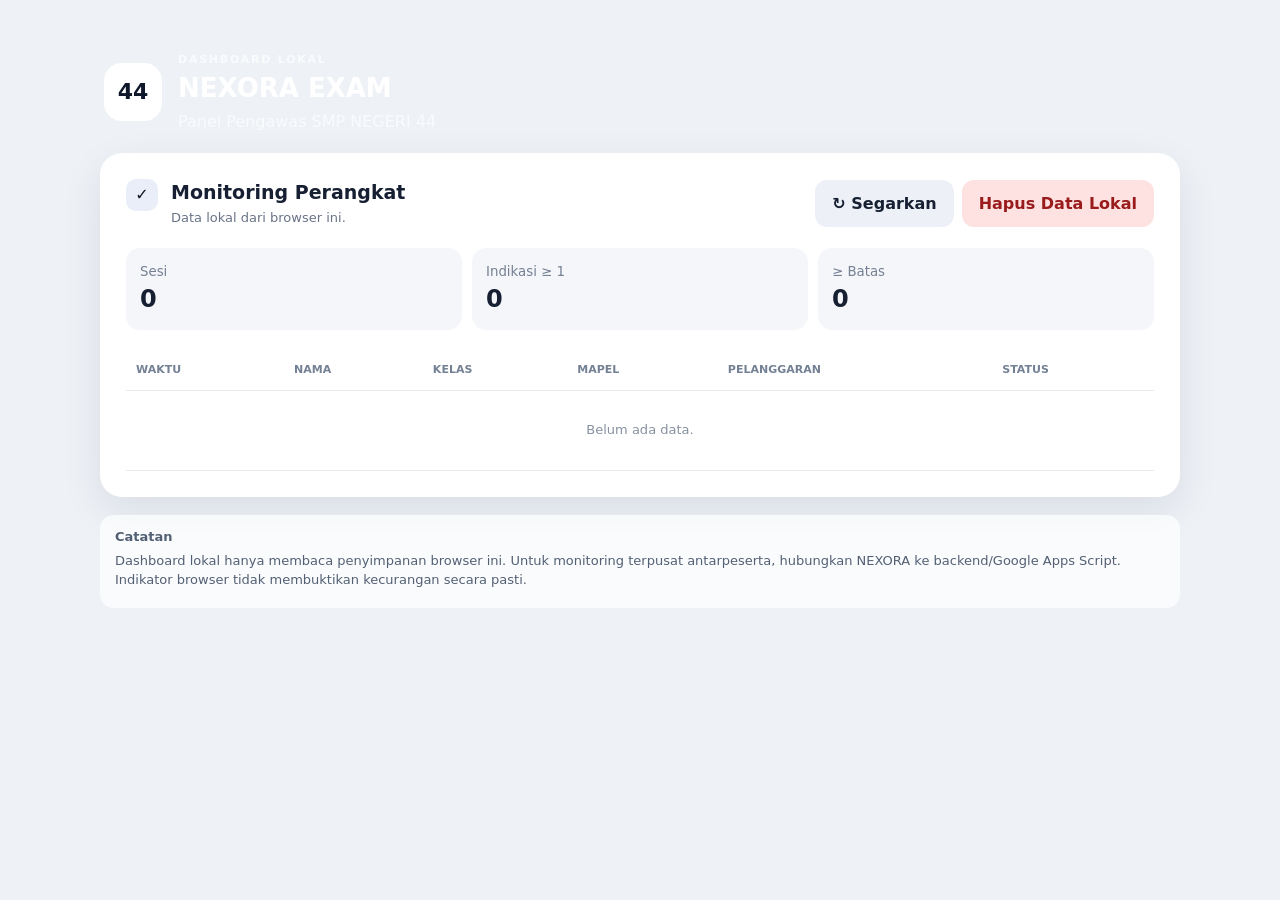
==== pengawas.html @ 199b63b2 "Add files via upload" ====
<!doctype html>
<html lang="id">
<head>
  <meta charset="utf-8">
  <meta name="viewport" content="width=device-width, initial-scale=1">
  <title>Pengawas — NEXORA EXAM</title>
  <link rel="stylesheet" href="style.css">
</head>
<body>
  <main class="shell wide">
    <section class="brand-card compact">
      <div class="brand-mark">44</div>
      <div><div class="eyebrow">DASHBOARD LOKAL</div><h1>NEXORA EXAM</h1><p>Panel Pengawas SMP NEGERI 44</p></div>
    </section>

    <section class="card">
      <div class="dashboard-head">
        <div><div class="section-title no-margin"><span>✓</span><div><h2>Monitoring Perangkat</h2><p>Data lokal dari browser ini.</p></div></div></div>
        <div class="dashboard-actions">
          <button class="secondary" id="refreshBtn">↻ Segarkan</button>
          <button class="danger" id="clearBtn">Hapus Data Lokal</button>
        </div>
      </div>
      <div class="stats">
        <div><small>Sesi</small><strong id="total">0</strong></div>
        <div><small>Indikasi ≥ 1</small><strong id="flagged">0</strong></div>
        <div><small>≥ Batas</small><strong id="stopped">0</strong></div>
      </div>
      <div class="table-wrap">
        <table>
          <thead><tr><th>Waktu</th><th>Nama</th><th>Kelas</th><th>Mapel</th><th>Pelanggaran</th><th>Status</th></tr></thead>
          <tbody id="rows"></tbody>
        </table>
      </div>
    </section>

    <section class="notice">
      <strong>Catatan</strong>
      <p>Dashboard lokal hanya membaca penyimpanan browser ini. Untuk monitoring terpusat antarpeserta, hubungkan NEXORA ke backend/Google Apps Script. Indikator browser tidak membuktikan kecurangan secara pasti.</p>
    </section>
  </main>
  <script src="config.js"></script>
  <script src="pengawas.js"></script>
</body>
</html>
---- style.css ----
*{box-sizing:border-box}html,body{margin:0;min-height:100%;font-family:Inter,system-ui,-apple-system,BlinkMacSystemFont,"Segoe UI",sans-serif;background:#eef2f7;color:#172033}body{line-height:1.45}.shell{width:min(100% - 28px,1080px);margin:0 auto;padding:28px 0 48px}.narrow{max-width:720px}.wide{max-width:1200px}.landing{background:linear-gradient(180deg,#0f172a 0 34%,#eef2f7 34%)}.brand-card{display:flex;align-items:center;gap:16px;color:#fff;padding:24px 4px 28px}.brand-card.compact{padding-bottom:20px}.brand-mark,.mini-mark{display:grid;place-items:center;font-weight:900;background:#fff;color:#0f172a;border-radius:18px;width:58px;height:58px;font-size:22px}.mini-mark{width:38px;height:38px;border-radius:11px;font-size:14px}.eyebrow{font-size:11px;letter-spacing:.16em;font-weight:800;opacity:.72}.brand-card h1{font-size:26px;margin:2px 0}.brand-card p{margin:0;opacity:.72}.card{background:#fff;border-radius:22px;padding:26px;box-shadow:0 14px 40px rgba(15,23,42,.09);margin-bottom:18px}.section-title{display:flex;gap:13px;align-items:flex-start;margin-bottom:24px}.section-title>span{display:grid;place-items:center;background:#e9eef8;color:#0f172a;font-weight:800;border-radius:10px;width:32px;height:32px}.section-title h2{margin:0;font-size:19px}.section-title p{margin:3px 0 0;color:#697386;font-size:13px}.no-margin{margin:0}label{display:block;font-size:13px;font-weight:750;margin:16px 0}input,select{display:block;width:100%;margin-top:7px;border:1px solid #d7ddea;border-radius:12px;padding:13px 14px;font:inherit;background:#fff;outline:none}input:focus,select:focus{border-color:#64748b;box-shadow:0 0 0 3px rgba(100,116,139,.12)}button{border:0;border-radius:12px;padding:12px 17px;font:inherit;font-weight:800;cursor:pointer}.primary{background:#0f172a;color:#fff}.primary:hover{background:#1e293b}.secondary{background:#edf1f7;color:#172033}.danger{background:#fee2e2;color:#991b1b}.full{width:100%;margin-top:12px}.actions{display:flex;gap:10px;justify-content:space-between;margin-top:20px}.actions .primary{min-width:180px}.info-box,.notice{border-radius:14px;padding:13px 15px;font-size:13px}.info-box{background:#eef5ff;color:#24456d;margin-top:14px}.notice{background:rgba(255,255,255,.72);color:#536074;margin-bottom:18px}.notice ul{margin:7px 0 0;padding-left:20px}.notice.warning{background:#fff8e8;color:#725a1e;margin-top:18px}.notice p{margin:5px 0}.error{color:#b42318;background:#fff0ef;border-radius:10px;padding:9px 11px;font-size:13px}.hidden{display:none!important}.identity-grid{display:grid;grid-template-columns:1fr 1fr;gap:12px}.identity-grid>div{padding:13px;border:1px solid #e2e7ef;border-radius:13px}.identity-grid small{display:block;color:#7a8495;font-size:11px}.identity-grid strong{display:block;margin-top:3px}.security-list{display:grid;grid-template-columns:1fr 1fr;gap:8px;margin-top:18px}.security-list div{background:#f5f7fa;padding:10px;border-radius:11px;font-size:13px;font-weight:700}.security-list div:first-letter{color:#16803c}.exam-body{background:#dfe5ed;overflow:hidden}.exam-topbar{height:68px;background:#0f172a;color:#fff;display:flex;align-items:center;justify-content:space-between;padding:0 14px;gap:12px}.exam-brand{display:flex;align-items:center;gap:9px;min-width:0}.exam-brand strong{display:block;font-size:14px}.exam-brand small{display:block;color:#aeb8c8;font-size:11px;white-space:nowrap;overflow:hidden;text-overflow:ellipsis;max-width:48vw}.exam-status{display:flex;align-items:center;gap:7px}.timer{font-variant-numeric:tabular-nums;background:#fff;color:#0f172a;padding:8px 12px;border-radius:10px;font-weight:900;min-width:78px;text-align:center}.timer-danger{background:#fee2e2;color:#991b1b}.violation-badge{background:#334155;padding:8px 10px;border-radius:10px;font-weight:800}.violation-badge.danger{background:#991b1b}.icon-btn{background:#334155;color:#fff;padding:8px 11px}.exam-stage{height:calc(100vh - 68px);position:relative}.form-frame{border:0;width:100%;height:100%;display:block;background:#fff}.loading-card{position:absolute;inset:0;display:grid;place-content:center;justify-items:center;background:#f7f8fa;z-index:2}.spinner{width:32px;height:32px;border:3px solid #d8dee8;border-top-color:#0f172a;border-radius:50%;animation:spin 1s linear infinite}@keyframes spin{to{transform:rotate(360deg)}}.modal-overlay{position:fixed;inset:0;background:rgba(3,8,20,.7);display:grid;place-items:center;padding:20px;z-index:20}.modal-card{background:#fff;width:min(100%,430px);border-radius:20px;padding:26px;text-align:center;box-shadow:0 25px 80px rgba(0,0,0,.28)}.modal-card h2{margin:10px 0 5px}.modal-card p{color:#687386;font-size:14px}.modal-icon{font-size:38px}.danger-card{border-top:5px solid #b42318}.finished-card{position:absolute;inset:0;background:#fff;display:grid;place-content:center;text-align:center;padding:25px}.finished-card p{max-width:550px;color:#667085}.success-icon{margin:auto;width:62px;height:62px;border-radius:50%;display:grid;place-items:center;background:#dcfce7;color:#15803d;font-size:30px;font-weight:900}.dashboard-head{display:flex;align-items:center;justify-content:space-between;gap:15px}.dashboard-actions{display:flex;gap:8px}.stats{display:grid;grid-template-columns:repeat(3,1fr);gap:10px;margin:20px 0}.stats>div{background:#f4f6f9;border-radius:14px;padding:14px}.stats small{display:block;color:#758094}.stats strong{font-size:24px}.table-wrap{overflow:auto}table{width:100%;border-collapse:collapse;font-size:13px}th,td{text-align:left;padding:12px 10px;border-bottom:1px solid #e8ebf0;white-space:nowrap}th{font-size:11px;text-transform:uppercase;color:#748094}.pill{display:inline-block;padding:3px 8px;border-radius:999px;background:#dcfce7;color:#166534;font-weight:800}.pill.warn{background:#fef3c7;color:#92400e}.empty{text-align:center;color:#8791a1;padding:30px}@media(max-width:640px){.shell{width:min(100% - 18px,720px);padding-top:12px}.card{padding:19px;border-radius:18px}.landing{background:linear-gradient(180deg,#0f172a 0 27%,#eef2f7 27%)}.identity-grid,.security-list{grid-template-columns:1fr}.actions{flex-direction:column-reverse}.actions button{width:100%}.dashboard-head{align-items:flex-start;flex-direction:column}.dashboard-actions{width:100%}.dashboard-actions button{flex:1}.exam-topbar{height:62px}.exam-stage{height:calc(100vh - 62px)}.timer{font-size:12px;min-width:68px;padding:7px}.violation-badge{font-size:12px;padding:7px}.exam-brand small{max-width:38vw}.brand-card{padding-top:16px}.brand-card h1{font-size:22px}}
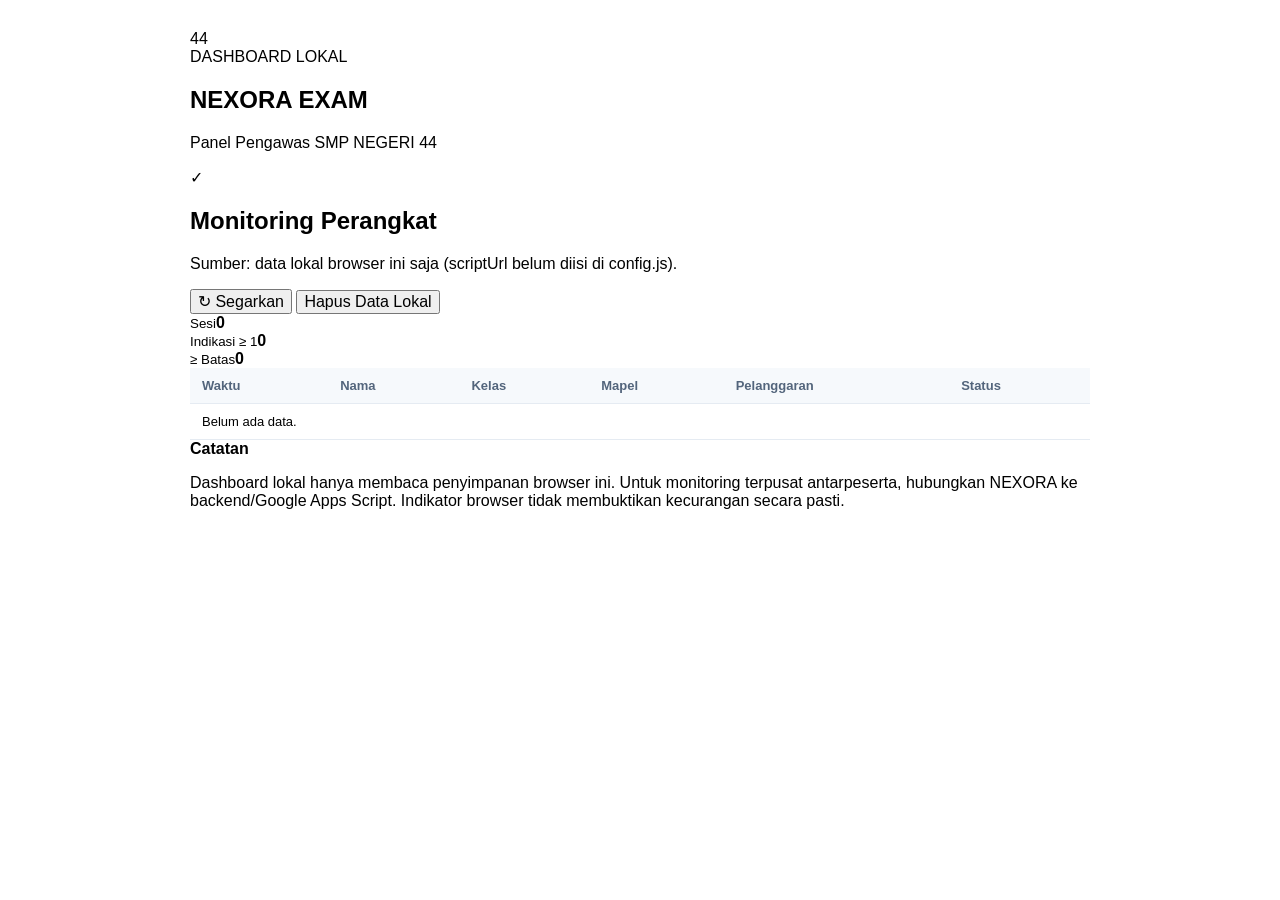
==== commit dd423c93: "Add files via upload" ====
--- a/pengawas.html
+++ b/pengawas.html
@@ -15,7 +15,7 @@
 
     <section class="card">
       <div class="dashboard-head">
-        <div><div class="section-title no-margin"><span>✓</span><div><h2>Monitoring Perangkat</h2><p>Data lokal dari browser ini.</p></div></div></div>
+        <div><div class="section-title no-margin"><span>✓</span><div><h2>Monitoring Perangkat</h2><p id="sourceStatus">Memuat sumber data...</p></div></div></div>
         <div class="dashboard-actions">
           <button class="secondary" id="refreshBtn">↻ Segarkan</button>
           <button class="danger" id="clearBtn">Hapus Data Lokal</button>
--- a/style.css
+++ b/style.css
@@ -1 +1,1751 @@
-*{box-sizing:border-box}html,body{margin:0;min-height:100%;font-family:Inter,system-ui,-apple-system,BlinkMacSystemFont,"Segoe UI",sans-serif;background:#eef2f7;color:#172033}body{line-height:1.45}.shell{width:min(100% - 28px,1080px);margin:0 auto;padding:28px 0 48px}.narrow{max-width:720px}.wide{max-width:1200px}.landing{background:linear-gradient(180deg,#0f172a 0 34%,#eef2f7 34%)}.brand-card{display:flex;align-items:center;gap:16px;color:#fff;padding:24px 4px 28px}.brand-card.compact{padding-bottom:20px}.brand-mark,.mini-mark{display:grid;place-items:center;font-weight:900;background:#fff;color:#0f172a;border-radius:18px;width:58px;height:58px;font-size:22px}.mini-mark{width:38px;height:38px;border-radius:11px;font-size:14px}.eyebrow{font-size:11px;letter-spacing:.16em;font-weight:800;opacity:.72}.brand-card h1{font-size:26px;margin:2px 0}.brand-card p{margin:0;opacity:.72}.card{background:#fff;border-radius:22px;padding:26px;box-shadow:0 14px 40px rgba(15,23,42,.09);margin-bottom:18px}.section-title{display:flex;gap:13px;align-items:flex-start;margin-bottom:24px}.section-title>span{display:grid;place-items:center;background:#e9eef8;color:#0f172a;font-weight:800;border-radius:10px;width:32px;height:32px}.section-title h2{margin:0;font-size:19px}.section-title p{margin:3px 0 0;color:#697386;font-size:13px}.no-margin{margin:0}label{display:block;font-size:13px;font-weight:750;margin:16px 0}input,select{display:block;width:100%;margin-top:7px;border:1px solid #d7ddea;border-radius:12px;padding:13px 14px;font:inherit;background:#fff;outline:none}input:focus,select:focus{border-color:#64748b;box-shadow:0 0 0 3px rgba(100,116,139,.12)}button{border:0;border-radius:12px;padding:12px 17px;font:inherit;font-weight:800;cursor:pointer}.primary{background:#0f172a;color:#fff}.primary:hover{background:#1e293b}.secondary{background:#edf1f7;color:#172033}.danger{background:#fee2e2;color:#991b1b}.full{width:100%;margin-top:12px}.actions{display:flex;gap:10px;justify-content:space-between;margin-top:20px}.actions .primary{min-width:180px}.info-box,.notice{border-radius:14px;padding:13px 15px;font-size:13px}.info-box{background:#eef5ff;color:#24456d;margin-top:14px}.notice{background:rgba(255,255,255,.72);color:#536074;margin-bottom:18px}.notice ul{margin:7px 0 0;padding-left:20px}.notice.warning{background:#fff8e8;color:#725a1e;margin-top:18px}.notice p{margin:5px 0}.error{color:#b42318;background:#fff0ef;border-radius:10px;padding:9px 11px;font-size:13px}.hidden{display:none!important}.identity-grid{display:grid;grid-template-columns:1fr 1fr;gap:12px}.identity-grid>div{padding:13px;border:1px solid #e2e7ef;border-radius:13px}.identity-grid small{display:block;color:#7a8495;font-size:11px}.identity-grid strong{display:block;margin-top:3px}.security-list{display:grid;grid-template-columns:1fr 1fr;gap:8px;margin-top:18px}.security-list div{background:#f5f7fa;padding:10px;border-radius:11px;font-size:13px;font-weight:700}.security-list div:first-letter{color:#16803c}.exam-body{background:#dfe5ed;overflow:hidden}.exam-topbar{height:68px;background:#0f172a;color:#fff;display:flex;align-items:center;justify-content:space-between;padding:0 14px;gap:12px}.exam-brand{display:flex;align-items:center;gap:9px;min-width:0}.exam-brand strong{display:block;font-size:14px}.exam-brand small{display:block;color:#aeb8c8;font-size:11px;white-space:nowrap;overflow:hidden;text-overflow:ellipsis;max-width:48vw}.exam-status{display:flex;align-items:center;gap:7px}.timer{font-variant-numeric:tabular-nums;background:#fff;color:#0f172a;padding:8px 12px;border-radius:10px;font-weight:900;min-width:78px;text-align:center}.timer-danger{background:#fee2e2;color:#991b1b}.violation-badge{background:#334155;padding:8px 10px;border-radius:10px;font-weight:800}.violation-badge.danger{background:#991b1b}.icon-btn{background:#334155;color:#fff;padding:8px 11px}.exam-stage{height:calc(100vh - 68px);position:relative}.form-frame{border:0;width:100%;height:100%;display:block;background:#fff}.loading-card{position:absolute;inset:0;display:grid;place-content:center;justify-items:center;background:#f7f8fa;z-index:2}.spinner{width:32px;height:32px;border:3px solid #d8dee8;border-top-color:#0f172a;border-radius:50%;animation:spin 1s linear infinite}@keyframes spin{to{transform:rotate(360deg)}}.modal-overlay{position:fixed;inset:0;background:rgba(3,8,20,.7);display:grid;place-items:center;padding:20px;z-index:20}.modal-card{background:#fff;width:min(100%,430px);border-radius:20px;padding:26px;text-align:center;box-shadow:0 25px 80px rgba(0,0,0,.28)}.modal-card h2{margin:10px 0 5px}.modal-card p{color:#687386;font-size:14px}.modal-icon{font-size:38px}.danger-card{border-top:5px solid #b42318}.finished-card{position:absolute;inset:0;background:#fff;display:grid;place-content:center;text-align:center;padding:25px}.finished-card p{max-width:550px;color:#667085}.success-icon{margin:auto;width:62px;height:62px;border-radius:50%;display:grid;place-items:center;background:#dcfce7;color:#15803d;font-size:30px;font-weight:900}.dashboard-head{display:flex;align-items:center;justify-content:space-between;gap:15px}.dashboard-actions{display:flex;gap:8px}.stats{display:grid;grid-template-columns:repeat(3,1fr);gap:10px;margin:20px 0}.stats>div{background:#f4f6f9;border-radius:14px;padding:14px}.stats small{display:block;color:#758094}.stats strong{font-size:24px}.table-wrap{overflow:auto}table{width:100%;border-collapse:collapse;font-size:13px}th,td{text-align:left;padding:12px 10px;border-bottom:1px solid #e8ebf0;white-space:nowrap}th{font-size:11px;text-transform:uppercase;color:#748094}.pill{display:inline-block;padding:3px 8px;border-radius:999px;background:#dcfce7;color:#166534;font-weight:800}.pill.warn{background:#fef3c7;color:#92400e}.empty{text-align:center;color:#8791a1;padding:30px}@media(max-width:640px){.shell{width:min(100% - 18px,720px);padding-top:12px}.card{padding:19px;border-radius:18px}.landing{background:linear-gradient(180deg,#0f172a 0 27%,#eef2f7 27%)}.identity-grid,.security-list{grid-template-columns:1fr}.actions{flex-direction:column-reverse}.actions button{width:100%}.dashboard-head{align-items:flex-start;flex-direction:column}.dashboard-actions{width:100%}.dashboard-actions button{flex:1}.exam-topbar{height:62px}.exam-stage{height:calc(100vh - 62px)}.timer{font-size:12px;min-width:68px;padding:7px}.violation-badge{font-size:12px;padding:7px}.exam-brand small{max-width:38vw}.brand-card{padding-top:16px}.brand-card h1{font-size:22px}}
+/* =========================================================
+   NEXORA EXAM
+   SMP NEGERI 44 BANDAR LAMPUNG
+   MASTER STYLESHEET
+   ========================================================= */
+
+* {
+  box-sizing: border-box;
+}
+
+html {
+  min-height: 100%;
+}
+
+body {
+  margin: 0;
+  min-height: 100vh;
+  font-family: Inter, "Segoe UI", Roboto, Helvetica, Arial, sans-serif;
+  -webkit-font-smoothing: antialiased;
+  text-rendering: optimizeLegibility;
+}
+
+button,
+input,
+select,
+textarea {
+  font: inherit;
+}
+
+button {
+  -webkit-tap-highlight-color: transparent;
+}
+
+.hidden {
+  display: none !important;
+}
+
+
+/* =========================================================
+   GLOBAL SHELL
+   ========================================================= */
+
+.shell {
+  width: min(92%, 900px);
+  margin: 0 auto;
+  padding: 30px 0 28px;
+}
+
+.shell.narrow {
+  max-width: 720px;
+}
+
+
+/* =========================================================
+   LANDING + STUDENT CONFIRMATION
+   ========================================================= */
+
+body.landing,
+body.student-confirmation {
+  position: relative;
+  min-height: 100vh;
+  background:
+    radial-gradient(
+      circle at 50% 0%,
+      rgba(30, 110, 210, 0.20),
+      transparent 38%
+    ),
+    linear-gradient(
+      135deg,
+      #06152f 0%,
+      #082451 48%,
+      #061a3a 100%
+    );
+  color: #f8fafc;
+}
+
+body.landing::before,
+body.landing::after,
+body.student-confirmation::before,
+body.student-confirmation::after {
+  content: "";
+  position: fixed;
+  pointer-events: none;
+  z-index: 0;
+}
+
+body.landing::before,
+body.student-confirmation::before {
+  width: 420px;
+  height: 420px;
+  top: -220px;
+  left: -180px;
+  background: linear-gradient(
+    135deg,
+    rgba(37, 99, 235, 0.16),
+    transparent
+  );
+  transform: rotate(45deg);
+}
+
+body.landing::after,
+body.student-confirmation::after {
+  width: 420px;
+  height: 420px;
+  right: -220px;
+  bottom: -230px;
+  background: linear-gradient(
+    135deg,
+    transparent,
+    rgba(37, 99, 235, 0.14)
+  );
+  transform: rotate(45deg);
+}
+
+body.landing .shell,
+body.student-confirmation .shell {
+  position: relative;
+  z-index: 1;
+}
+
+
+/* =========================================================
+   BRAND
+   ========================================================= */
+
+body.landing .brand-card,
+body.student-confirmation .brand-card {
+  text-align: center;
+  margin-bottom: 30px;
+  color: #ffffff;
+}
+
+body.student-confirmation .brand-card.compact {
+  padding: 0;
+}
+
+body.landing .brand-mark,
+body.student-confirmation .brand-mark {
+  width: 62px;
+  height: 62px;
+  margin: 0 auto 12px;
+
+  display: flex;
+  align-items: center;
+  justify-content: center;
+
+  border: 2px solid rgba(96, 165, 250, 0.85);
+  border-radius: 18px;
+
+  background: linear-gradient(
+    145deg,
+    #123d79,
+    #0a2854
+  );
+
+  color: #ffffff;
+  font-size: 25px;
+  font-weight: 800;
+
+  box-shadow:
+    0 10px 30px rgba(0, 0, 0, 0.30),
+    inset 0 0 0 1px rgba(147, 197, 253, 0.15);
+}
+
+body.landing .eyebrow,
+body.student-confirmation .eyebrow {
+  margin-bottom: 7px;
+
+  color: #93c5fd;
+  font-size: 12px;
+  font-weight: 700;
+  letter-spacing: 0.22em;
+  text-transform: uppercase;
+}
+
+body.landing .brand-card h1,
+body.student-confirmation .brand-card h1 {
+  margin: 0;
+
+  color: #ffffff;
+  font-size: clamp(32px, 6vw, 44px);
+  line-height: 1.05;
+  font-weight: 800;
+  letter-spacing: -0.03em;
+}
+
+body.landing .school-name,
+body.student-confirmation .school-name {
+  margin: 10px 0 0;
+
+  color: #dbeafe;
+  font-size: 16px;
+  font-weight: 600;
+  letter-spacing: 0.03em;
+}
+
+body.landing .brand-tagline,
+body.student-confirmation .brand-tagline {
+  margin: 7px 0 0;
+
+  color: #93c5fd;
+  font-size: 12px;
+  letter-spacing: 0.12em;
+}
+
+
+/* =========================================================
+   MAIN CARD
+   ========================================================= */
+
+body.landing .card,
+body.student-confirmation .card {
+  position: relative;
+
+  padding: 30px;
+
+  border: 1px solid rgba(96, 165, 250, 0.28);
+  border-radius: 18px;
+
+  background:
+    linear-gradient(
+      145deg,
+      rgba(14, 51, 100, 0.96),
+      rgba(7, 35, 73, 0.97)
+    );
+
+  box-shadow:
+    0 22px 50px rgba(0, 0, 0, 0.28),
+    inset 0 1px 0 rgba(255, 255, 255, 0.04);
+
+  overflow: hidden;
+}
+
+body.landing .card::before,
+body.student-confirmation .card::before {
+  content: "";
+
+  position: absolute;
+  top: 0;
+  left: 0;
+  right: 0;
+
+  height: 3px;
+
+  background:
+    linear-gradient(
+      90deg,
+      #2563eb,
+      #38bdf8
+    );
+}
+
+
+/* =========================================================
+   SECTION TITLE
+   ========================================================= */
+
+body.landing .section-title,
+body.student-confirmation .section-title {
+  display: flex;
+  align-items: center;
+  gap: 16px;
+
+  margin-bottom: 26px;
+  padding-bottom: 20px;
+
+  border-bottom: 1px solid rgba(147, 197, 253, 0.18);
+}
+
+body.landing .section-number,
+body.student-confirmation .section-number {
+  flex: 0 0 auto;
+
+  width: 48px;
+  height: 48px;
+
+  display: flex;
+  align-items: center;
+  justify-content: center;
+
+  border-radius: 12px;
+
+  background:
+    linear-gradient(
+      145deg,
+      #2563eb,
+      #0ea5e9
+    );
+
+  color: #ffffff;
+  font-size: 22px;
+  font-weight: 800;
+
+  box-shadow:
+    0 8px 20px rgba(37, 99, 235, 0.30);
+}
+
+body.landing .section-heading h2,
+body.student-confirmation .section-heading h2 {
+  margin: 0;
+
+  color: #ffffff;
+  font-size: 24px;
+  line-height: 1.2;
+}
+
+body.landing .section-heading p,
+body.student-confirmation .section-heading p {
+  margin: 5px 0 0;
+
+  color: #93c5fd;
+  font-size: 14px;
+  line-height: 1.5;
+}
+
+
+/* =========================================================
+   LANDING FORM
+   ========================================================= */
+
+body.landing form {
+  display: flex;
+  flex-direction: column;
+  gap: 18px;
+}
+
+body.landing form label {
+  display: flex;
+  flex-direction: column;
+  gap: 8px;
+
+  color: #e0ecff;
+  font-size: 14px;
+  font-weight: 700;
+}
+
+body.landing form input,
+body.landing form select {
+  width: 100%;
+  min-height: 52px;
+  padding: 0 15px;
+
+  border: 1px solid rgba(96, 165, 250, 0.38);
+  border-radius: 10px;
+  outline: none;
+
+  background: rgba(5, 26, 57, 0.75);
+
+  color: #ffffff;
+  font-size: 15px;
+
+  transition:
+    border-color 0.18s ease,
+    box-shadow 0.18s ease,
+    background 0.18s ease;
+}
+
+body.landing form input::placeholder {
+  color: #7fa6d3;
+}
+
+body.landing form input:focus,
+body.landing form select:focus {
+  border-color: #38bdf8;
+
+  background: rgba(6, 31, 66, 0.95);
+
+  box-shadow:
+    0 0 0 3px rgba(56, 189, 248, 0.12);
+}
+
+body.landing form select {
+  cursor: pointer;
+}
+
+body.landing .info-box {
+  padding: 12px 14px;
+
+  border: 1px solid rgba(96, 165, 250, 0.22);
+  border-radius: 9px;
+
+  background: rgba(30, 64, 175, 0.18);
+
+  color: #bfdbfe;
+  font-size: 13px;
+}
+
+body.landing .error,
+body.student-confirmation .error {
+  margin: 0;
+
+  color: #fca5a5;
+  font-size: 13px;
+}
+
+
+/* =========================================================
+   BUTTONS
+   ========================================================= */
+
+.primary {
+  border: 0;
+
+  background:
+    linear-gradient(
+      135deg,
+      #2563eb,
+      #0ea5e9
+    );
+
+  color: #ffffff;
+  cursor: pointer;
+
+  box-shadow:
+    0 10px 24px rgba(37, 99, 235, 0.28);
+
+  transition:
+    transform 0.15s ease,
+    box-shadow 0.15s ease,
+    filter 0.15s ease;
+}
+
+body.landing .primary {
+  width: 100%;
+  min-height: 52px;
+
+  border-radius: 10px;
+
+  font-size: 15px;
+  font-weight: 700;
+}
+
+body.landing .primary span {
+  margin-left: 8px;
+  font-size: 18px;
+}
+
+.primary:hover {
+  filter: brightness(1.08);
+
+  transform: translateY(-1px);
+
+  box-shadow:
+    0 13px 28px rgba(37, 99, 235, 0.35);
+}
+
+.primary:active {
+  transform: translateY(0);
+}
+
+
+/* =========================================================
+   LANDING NOTICE
+   ========================================================= */
+
+body.landing .notice {
+  margin-top: 18px;
+  padding: 20px 22px;
+
+  border: 1px solid rgba(56, 189, 248, 0.25);
+  border-left: 3px solid #38bdf8;
+  border-radius: 14px;
+
+  background: rgba(8, 38, 78, 0.72);
+
+  color: #bfdbfe;
+
+  box-shadow:
+    0 12px 28px rgba(0, 0, 0, 0.14);
+}
+
+body.landing .notice-heading,
+body.student-confirmation .notice-heading {
+  display: flex;
+  align-items: center;
+  gap: 11px;
+
+  margin-bottom: 12px;
+}
+
+body.landing .notice-icon,
+body.student-confirmation .notice-icon {
+  width: 28px;
+  height: 28px;
+  flex: 0 0 auto;
+
+  display: flex;
+  align-items: center;
+  justify-content: center;
+
+  border-radius: 50%;
+
+  background: rgba(37, 99, 235, 0.85);
+
+  color: #ffffff;
+  font-weight: 800;
+}
+
+body.landing .notice-heading strong,
+body.student-confirmation .notice-heading strong {
+  color: #ffffff;
+  font-size: 14px;
+}
+
+body.landing .notice ul {
+  margin: 0;
+  padding-left: 20px;
+}
+
+body.landing .notice li {
+  margin: 7px 0;
+
+  color: #9fc4ec;
+  font-size: 13px;
+  line-height: 1.55;
+}
+
+body.landing .notice li::marker {
+  color: #38bdf8;
+}
+
+
+/* =========================================================
+   FOOTER / CAPTION
+   ========================================================= */
+
+body.landing .page-caption,
+body.student-confirmation .page-caption {
+  margin: 20px 0 0;
+
+  color: #6f9bc9;
+  font-size: 10px;
+  text-align: center;
+  letter-spacing: 0.05em;
+}
+
+
+/* =========================================================
+   STUDENT CONFIRMATION
+   ========================================================= */
+
+body.student-confirmation .confirmation-section {
+  margin-bottom: 26px;
+}
+
+body.student-confirmation .subsection-title {
+  display: flex;
+  align-items: flex-start;
+  gap: 11px;
+
+  margin-bottom: 14px;
+}
+
+body.student-confirmation .subsection-line {
+  width: 3px;
+  min-height: 34px;
+  flex: 0 0 auto;
+
+  border-radius: 3px;
+
+  background:
+    linear-gradient(
+      180deg,
+      #38bdf8,
+      #2563eb
+    );
+}
+
+body.student-confirmation .subsection-title strong {
+  display: block;
+
+  color: #e0efff;
+  font-size: 12px;
+  letter-spacing: 0.10em;
+}
+
+body.student-confirmation .subsection-title small {
+  display: block;
+
+  margin-top: 3px;
+
+  color: #7fa8d5;
+  font-size: 12px;
+}
+
+
+/* =========================================================
+   IDENTITY
+   ========================================================= */
+
+body.student-confirmation .identity-grid {
+  display: grid;
+
+  grid-template-columns:
+    repeat(2, minmax(0, 1fr));
+
+  gap: 10px;
+}
+
+body.student-confirmation .identity-item {
+  min-width: 0;
+
+  padding: 15px;
+
+  border: 1px solid rgba(96, 165, 250, 0.20);
+  border-radius: 10px;
+
+  background: rgba(4, 24, 52, 0.55);
+}
+
+body.student-confirmation .identity-item small {
+  display: block;
+
+  margin-bottom: 6px;
+
+  color: #7fa8d5;
+  font-size: 11px;
+  font-weight: 600;
+  letter-spacing: 0.06em;
+  text-transform: uppercase;
+}
+
+body.student-confirmation .identity-item strong {
+  display: block;
+
+  color: #ffffff;
+  font-size: 14px;
+  line-height: 1.4;
+
+  overflow-wrap: anywhere;
+}
+
+
+/* =========================================================
+   SYSTEM CHECK
+   ========================================================= */
+
+body.student-confirmation .system-check-section {
+  margin-top: 4px;
+}
+
+body.student-confirmation .system-check-grid {
+  display: grid;
+
+  grid-template-columns:
+    repeat(2, minmax(0, 1fr));
+
+  gap: 10px;
+}
+
+body.student-confirmation .system-check-item {
+  display: flex;
+  align-items: flex-start;
+  gap: 11px;
+
+  padding: 14px;
+
+  border: 1px solid rgba(56, 189, 248, 0.20);
+  border-radius: 10px;
+
+  background: rgba(5, 29, 61, 0.62);
+}
+
+body.student-confirmation .check-icon {
+  width: 25px;
+  height: 25px;
+  flex: 0 0 auto;
+
+  display: flex;
+  align-items: center;
+  justify-content: center;
+
+  border-radius: 50%;
+
+  background: rgba(37, 99, 235, 0.85);
+
+  color: #ffffff;
+
+  font-size: 13px;
+  font-weight: 800;
+}
+
+body.student-confirmation .system-check-item strong {
+  display: block;
+
+  color: #e8f2ff;
+  font-size: 13px;
+  line-height: 1.35;
+}
+
+body.student-confirmation .system-check-item small {
+  display: block;
+
+  margin-top: 4px;
+
+  color: #7fa8d5;
+  font-size: 11px;
+  line-height: 1.4;
+}
+
+
+/* =========================================================
+   WARNING
+   ========================================================= */
+
+body.student-confirmation .notice.warning {
+  margin-top: 8px;
+  margin-bottom: 24px;
+  padding: 18px 19px;
+
+  border: 1px solid rgba(56, 189, 248, 0.22);
+  border-left: 3px solid #38bdf8;
+  border-radius: 12px;
+
+  background: rgba(8, 38, 78, 0.68);
+
+  color: #bfdbfe;
+}
+
+body.student-confirmation .notice.warning p {
+  margin: 0;
+
+  color: #9fc4ec;
+  font-size: 12px;
+  line-height: 1.6;
+}
+
+
+/* =========================================================
+   CONFIRMATION ACTIONS
+   ========================================================= */
+
+body.student-confirmation .actions {
+  display: flex;
+  gap: 10px;
+
+  margin-top: 4px;
+}
+
+body.student-confirmation .actions button {
+  min-height: 50px;
+
+  border-radius: 10px;
+
+  font-size: 14px;
+  font-weight: 700;
+
+  cursor: pointer;
+
+  transition:
+    transform 0.15s ease,
+    filter 0.15s ease,
+    box-shadow 0.15s ease;
+}
+
+body.student-confirmation .actions .secondary {
+  flex: 0 0 125px;
+
+  border: 1px solid rgba(147, 197, 253, 0.25);
+
+  background: rgba(5, 28, 59, 0.65);
+
+  color: #bfdbfe;
+}
+
+body.student-confirmation .actions .primary {
+  flex: 1;
+
+  border: 0;
+
+  background:
+    linear-gradient(
+      135deg,
+      #2563eb,
+      #0ea5e9
+    );
+
+  color: #ffffff;
+}
+
+body.student-confirmation .actions button:hover {
+  transform: translateY(-1px);
+}
+
+
+/* =========================================================
+   EXAM PAGE
+   ========================================================= */
+
+body.exam-page {
+  margin: 0;
+  min-height: 100vh;
+
+  background: #eef4fb;
+
+  color: #172033;
+}
+
+
+/* =========================================================
+   EXAM TOPBAR
+   ========================================================= */
+
+.exam-topbar {
+  position: sticky;
+  top: 0;
+  z-index: 100;
+
+  min-height: 70px;
+
+  display: flex;
+  align-items: center;
+  justify-content: space-between;
+
+  gap: 20px;
+
+  padding: 10px 18px;
+  padding-top: calc(10px + env(safe-area-inset-top, 0px));
+  padding-left: calc(18px + env(safe-area-inset-left, 0px));
+  padding-right: calc(18px + env(safe-area-inset-right, 0px));
+
+  background:
+    linear-gradient(
+      135deg,
+      #071a38,
+      #0a2b59
+    );
+
+  color: #ffffff;
+
+  box-shadow:
+    0 4px 18px rgba(0, 0, 0, 0.16);
+}
+
+.exam-brand {
+  display: flex;
+  align-items: center;
+
+  gap: 11px;
+
+  min-width: 0;
+}
+
+.school-logo {
+  width: 42px;
+  height: 42px;
+  flex: 0 0 auto;
+
+  display: flex;
+  align-items: center;
+  justify-content: center;
+
+  border-radius: 10px;
+
+  background: #123d79;
+
+  border: 1px solid rgba(147, 197, 253, 0.35);
+
+  overflow: hidden;
+}
+
+.school-logo img {
+  width: 100%;
+  height: 100%;
+
+  object-fit: contain;
+}
+
+.logo-fallback {
+  font-size: 15px;
+  font-weight: 800;
+}
+
+.brand-text {
+  min-width: 0;
+}
+
+.brand-text strong {
+  display: block;
+
+  font-size: 17px;
+  line-height: 1.1;
+}
+
+.brand-text small {
+  display: block;
+
+  margin-top: 3px;
+
+  color: #a9c8eb;
+  font-size: 10px;
+  letter-spacing: 0.04em;
+}
+
+
+/* =========================================================
+   EXAM STATUS
+   ========================================================= */
+
+.exam-status {
+  display: flex;
+  align-items: center;
+  gap: 8px;
+}
+
+.exam-clock,
+.exam-timer,
+.exam-security {
+  min-height: 40px;
+
+  display: flex;
+  flex-direction: column;
+  align-items: center;
+  justify-content: center;
+  text-align: center;
+
+  padding: 5px 11px;
+  gap: 2px;
+
+  border: 1px solid rgba(147, 197, 253, 0.20);
+  border-radius: 9px;
+
+  background: rgba(4, 22, 47, 0.55);
+
+  color: #dbeafe;
+
+  font-size: 12px;
+  font-weight: 700;
+}
+
+.exam-timer {
+  color: #ffffff;
+  font-variant-numeric: tabular-nums;
+}
+
+/* Label kecil di atas nilai (JAM / SISA WAKTU / JUMLAH PELANGGARAN) */
+.status-label {
+  display: block;
+  font-size: 0.68rem;
+  color: #93c5fd;
+  letter-spacing: 0.4px;
+  margin: 0;
+  line-height: 1.1;
+}
+
+#realtimeClock,
+#timer,
+#violationBadge {
+  display: block;
+  font-size: 1rem;
+  font-weight: 800;
+  color: #ffffff;
+  margin: 0;
+  line-height: 1.15;
+}
+
+/* Baris hari/tanggal di bawah jam */
+#realtimeDate {
+  display: block;
+  font-size: 0.65rem;
+  color: #b9d2ef;
+  margin-top: 1px;
+  font-weight: 500;
+}
+
+.exam-security {
+  color: #bfdbfe;
+}
+
+.exam-security.warning {
+  color: #fbbf24;
+
+  border-color:
+    rgba(251, 191, 36, 0.35);
+}
+
+.fullscreen-btn {
+  min-height: 40px;
+
+  padding: 0 12px;
+
+  border: 1px solid rgba(147, 197, 253, 0.25);
+  border-radius: 9px;
+
+  background: rgba(37, 99, 235, 0.75);
+
+  color: #ffffff;
+
+  cursor: pointer;
+}
+
+
+/* =========================================================
+   EXAM INFO
+   ========================================================= */
+
+.exam-info-bar {
+  padding: 12px 18px;
+
+  background: #ffffff;
+
+  border-bottom: 1px solid #dbe5f0;
+}
+
+.exam-identity-box {
+  display: flex;
+  align-items: center;
+
+  gap: 10px;
+
+  max-width: 1200px;
+
+  margin: 0 auto;
+}
+
+.identity-icon {
+  width: 34px;
+  height: 34px;
+
+  display: flex;
+  align-items: center;
+  justify-content: center;
+
+  border-radius: 9px;
+
+  background: #e7f0ff;
+
+  color: #2563eb;
+
+  font-weight: 800;
+}
+
+.identity-label {
+  display: block;
+
+  color: #718096;
+
+  font-size: 9px;
+  font-weight: 700;
+
+  letter-spacing: 0.08em;
+}
+
+#examIdentity {
+  display: block;
+
+  margin-top: 2px;
+
+  color: #172033;
+
+  font-size: 13px;
+  font-weight: 700;
+}
+
+
+/* =========================================================
+   GOOGLE FORM
+   ========================================================= */
+
+#formFrame {
+  display: block;
+
+  width: min(1100px, 94%);
+
+  min-height: calc(100vh - 150px);
+
+  margin: 18px auto;
+
+  border: 1px solid #dbe5f0;
+  border-radius: 14px;
+
+  background: #ffffff;
+
+  box-shadow:
+    0 8px 28px rgba(31, 55, 86, 0.08);
+}
+
+#loading {
+  padding: 50px 20px;
+
+  text-align: center;
+
+  color: #52657d;
+}
+
+
+/* =========================================================
+   START OVERLAY
+   =========================================================
+   IMPORTANT:
+   Overlay dibuat SOLID sehingga Google Form tidak terlihat
+   seperti blur di belakang modal.
+   ========================================================= */
+
+#startOverlay {
+  position: fixed;
+  inset: 0;
+
+  z-index: 1000;
+
+  display: flex;
+  align-items: center;
+  justify-content: center;
+
+  padding: 24px;
+
+  /*
+   * Jangan gunakan backdrop-filter blur.
+   * Form di belakang dibuat tidak terlihat.
+   */
+  background:
+    linear-gradient(
+      135deg,
+      rgba(3, 16, 36, 0.985),
+      rgba(5, 27, 58, 0.985)
+    );
+
+  color: #ffffff;
+
+  overflow-y: auto;
+}
+
+#startOverlay.hidden {
+  display: none !important;
+}
+
+
+/* ---------------------------------------------------------
+   Semua kemungkinan wrapper modal
+   --------------------------------------------------------- */
+
+#startOverlay > div,
+#startOverlay .overlay-card,
+#startOverlay .start-card,
+#startOverlay .modal-card,
+#startOverlay .start-content {
+  width: min(460px, 100%);
+
+  padding: 34px 32px;
+
+  border: 1px solid rgba(96, 165, 250, 0.30);
+  border-radius: 18px;
+
+  background:
+    linear-gradient(
+      145deg,
+      #0d3568,
+      #082850
+    );
+
+  box-shadow:
+    0 25px 70px rgba(0, 0, 0, 0.45),
+    inset 0 1px 0 rgba(255, 255, 255, 0.05);
+
+  text-align: center;
+}
+
+
+/* ---------------------------------------------------------
+   Garis atas modal
+   --------------------------------------------------------- */
+
+#startOverlay > div::before,
+#startOverlay .overlay-card::before,
+#startOverlay .start-card::before,
+#startOverlay .modal-card::before,
+#startOverlay .start-content::before {
+  content: "";
+
+  display: block;
+
+  width: 54px;
+  height: 4px;
+
+  margin: 0 auto 24px;
+
+  border-radius: 999px;
+
+  background:
+    linear-gradient(
+      90deg,
+      #2563eb,
+      #38bdf8
+    );
+}
+
+
+/* ---------------------------------------------------------
+   Heading
+   --------------------------------------------------------- */
+
+#startOverlay h1,
+#startOverlay h2,
+#startOverlay h3 {
+  margin: 0 0 12px;
+
+  color: #ffffff;
+
+  font-size: 25px;
+  line-height: 1.2;
+
+  font-weight: 800;
+
+  letter-spacing: -0.02em;
+}
+
+
+/* ---------------------------------------------------------
+   Paragraph
+   --------------------------------------------------------- */
+
+#startOverlay p {
+  margin: 0 auto 24px;
+
+  max-width: 360px;
+
+  color: #b9d2ef;
+
+  font-size: 13px;
+  line-height: 1.65;
+}
+
+
+/* ---------------------------------------------------------
+   Start button
+   --------------------------------------------------------- */
+
+#startOverlay button {
+  min-height: 46px;
+
+  padding: 0 18px;
+
+  border: 0;
+  border-radius: 9px;
+
+  background:
+    linear-gradient(
+      135deg,
+      #2563eb,
+      #0ea5e9
+    );
+
+  color: #ffffff;
+
+  font-size: 13px;
+  font-weight: 700;
+
+  cursor: pointer;
+
+  box-shadow:
+    0 10px 25px rgba(37, 99, 235, 0.28);
+
+  transition:
+    transform 0.15s ease,
+    filter 0.15s ease,
+    box-shadow 0.15s ease;
+}
+
+#startOverlay button:hover {
+  filter: brightness(1.08);
+
+  transform: translateY(-1px);
+
+  box-shadow:
+    0 13px 28px rgba(37, 99, 235, 0.36);
+}
+
+#startOverlay button:active {
+  transform: translateY(0);
+}
+
+
+/* ---------------------------------------------------------
+   Jika struktur overlay tidak memiliki wrapper
+   --------------------------------------------------------- */
+
+#startOverlay > h1,
+#startOverlay > h2,
+#startOverlay > h3 {
+  width: min(460px, 100%);
+
+  margin: 0;
+
+  text-align: center;
+}
+
+#startOverlay > p {
+  width: min(460px, 100%);
+
+  text-align: center;
+}
+
+#startOverlay > button {
+  display: block;
+}
+
+
+/* =========================================================
+   FINISHED
+   ========================================================= */
+
+#finished {
+  width: min(520px, 92%);
+
+  margin: 70px auto;
+
+  padding: 30px;
+
+  border-radius: 16px;
+
+  background: #ffffff;
+
+  text-align: center;
+
+  box-shadow:
+    0 20px 50px rgba(0, 0, 0, 0.16);
+}
+
+
+/* =========================================================
+   VIOLATION MODAL
+   ========================================================= */
+
+#violationModal {
+  position: fixed;
+  inset: 0;
+
+  z-index: 2000;
+
+  display: flex;
+  align-items: center;
+  justify-content: center;
+
+  padding: 20px;
+
+  background:
+    rgba(3, 16, 36, 0.92);
+}
+
+
+/* =========================================================
+   DASHBOARD
+   ========================================================= */
+
+body.dashboard {
+  min-height: 100vh;
+
+  background: #f3f6fa;
+
+  color: #172033;
+}
+
+.dashboard-header {
+  background:
+    linear-gradient(
+      135deg,
+      #071a38,
+      #0a2b59
+    );
+
+  color: #ffffff;
+
+  padding: 18px 22px;
+}
+
+.dashboard-container {
+  width: min(1200px, 94%);
+
+  margin: 0 auto;
+
+  padding: 24px 0;
+}
+
+.dashboard-card {
+  background: #ffffff;
+
+  border: 1px solid #dbe5f0;
+
+  border-radius: 14px;
+
+  padding: 20px;
+
+  box-shadow:
+    0 8px 25px rgba(31, 55, 86, 0.07);
+}
+
+
+/* =========================================================
+   TABLE
+   ========================================================= */
+
+table {
+  width: 100%;
+
+  border-collapse: collapse;
+}
+
+th,
+td {
+  padding: 10px 12px;
+
+  border-bottom: 1px solid #e5ebf2;
+
+  text-align: left;
+
+  font-size: 13px;
+}
+
+th {
+  color: #53657c;
+
+  background: #f6f9fc;
+
+  font-weight: 700;
+}
+
+
+/* =========================================================
+   MOBILE
+   ========================================================= */
+
+@media (max-width: 600px) {
+
+  body.landing .shell,
+  body.student-confirmation .shell {
+    width: min(92%, 520px);
+
+    padding-top: 24px;
+    padding-bottom: 20px;
+  }
+
+
+  /* BRAND */
+
+  body.landing .brand-card,
+  body.student-confirmation .brand-card {
+    margin-bottom: 22px;
+  }
+
+  body.landing .brand-mark,
+  body.student-confirmation .brand-mark {
+    width: 54px;
+    height: 54px;
+
+    border-radius: 15px;
+
+    font-size: 22px;
+  }
+
+  body.landing .brand-card h1,
+  body.student-confirmation .brand-card h1 {
+    font-size: 31px;
+  }
+
+  body.landing .school-name,
+  body.student-confirmation .school-name {
+    font-size: 13px;
+
+    line-height: 1.4;
+  }
+
+  body.landing .brand-tagline,
+  body.student-confirmation .brand-tagline {
+    font-size: 10px;
+
+    line-height: 1.5;
+  }
+
+
+  /* CARD */
+
+  body.landing .card,
+  body.student-confirmation .card {
+    padding: 22px 18px;
+
+    border-radius: 15px;
+  }
+
+
+  /* SECTION */
+
+  body.landing .section-title,
+  body.student-confirmation .section-title {
+    align-items: flex-start;
+
+    gap: 12px;
+
+    margin-bottom: 21px;
+
+    padding-bottom: 17px;
+  }
+
+  body.landing .section-number,
+  body.student-confirmation .section-number {
+    width: 42px;
+    height: 42px;
+
+    border-radius: 10px;
+
+    font-size: 19px;
+  }
+
+  body.landing .section-heading h2,
+  body.student-confirmation .section-heading h2 {
+    font-size: 20px;
+  }
+
+  body.landing .section-heading p,
+  body.student-confirmation .section-heading p {
+    font-size: 12px;
+  }
+
+
+  /* FORM */
+
+  body.landing form {
+    gap: 15px;
+  }
+
+  body.landing form input,
+  body.landing form select {
+    min-height: 50px;
+
+    font-size: 14px;
+  }
+
+
+  /* NOTICE */
+
+  body.landing .notice {
+    padding: 17px 16px;
+
+    border-radius: 13px;
+  }
+
+  body.landing .notice li {
+    font-size: 12px;
+  }
+
+
+  /* CAPTION */
+
+  body.landing .page-caption,
+  body.student-confirmation .page-caption {
+    font-size: 9px;
+
+    line-height: 1.5;
+  }
+
+
+  /* STUDENT */
+
+  body.student-confirmation .identity-grid {
+    grid-template-columns: 1fr;
+
+    gap: 8px;
+  }
+
+  body.student-confirmation .identity-item {
+    padding: 13px;
+  }
+
+  body.student-confirmation .system-check-grid {
+    grid-template-columns: 1fr;
+
+    gap: 8px;
+  }
+
+  body.student-confirmation .system-check-item {
+    padding: 13px;
+  }
+
+  body.student-confirmation .notice.warning {
+    margin-top: 4px;
+    margin-bottom: 20px;
+
+    padding: 16px;
+  }
+
+  body.student-confirmation .actions {
+    flex-direction: column-reverse;
+
+    gap: 9px;
+  }
+
+  body.student-confirmation .actions .secondary,
+  body.student-confirmation .actions .primary {
+    width: 100%;
+
+    flex: none;
+  }
+
+
+  /* =======================================================
+     EXAM MOBILE
+     ======================================================= */
+
+  .exam-topbar {
+    align-items: flex-start;
+
+    flex-direction: column;
+
+    gap: 10px;
+
+    padding: 12px;
+  }
+
+  .exam-status {
+    width: 100%;
+
+    display: grid;
+
+    grid-template-columns:
+      repeat(2, minmax(0, 1fr));
+
+    gap: 8px;
+  }
+
+  .exam-clock,
+  .exam-timer,
+  .exam-security,
+  .fullscreen-btn {
+    width: 100%;
+    min-height: 36px;
+    padding: 4px 8px;
+  }
+
+  /* Baris JAM biasanya jadi yang paling tinggi (jam + tanggal), jadi
+     dibiarkan melebar 2 kolom supaya tanggal tidak terpotong. Timer dan
+     jumlah pelanggaran cukup satu baris nilai saja jadi tetap kompak. */
+  .exam-clock {
+    grid-column: 1 / -1;
+    flex-direction: row;
+    justify-content: space-between;
+    text-align: left;
+    gap: 10px;
+  }
+
+  .exam-clock .status-label {
+    display: none;
+  }
+
+  .exam-clock #realtimeDate {
+    margin-top: 0;
+  }
+
+  .fullscreen-btn {
+    grid-column: 1 / -1;
+  }
+
+  .status-label {
+    font-size: 0.62rem;
+  }
+
+  #realtimeClock,
+  #timer,
+  #violationBadge {
+    font-size: 0.92rem;
+  }
+
+  .exam-info-bar {
+    padding: 10px 12px;
+  }
+
+  #formFrame {
+    width: 96%;
+
+    margin: 10px auto;
+
+    border-radius: 10px;
+  }
+
+
+  /* =======================================================
+     START OVERLAY MOBILE
+     ======================================================= */
+
+  #startOverlay {
+    padding: 18px;
+  }
+
+  #startOverlay > div,
+  #startOverlay .overlay-card,
+  #startOverlay .start-card,
+  #startOverlay .modal-card,
+  #startOverlay .start-content {
+    width: 100%;
+
+    padding: 28px 22px;
+
+    border-radius: 16px;
+  }
+
+  #startOverlay h1,
+  #startOverlay h2,
+  #startOverlay h3 {
+    font-size: 23px;
+  }
+
+  #startOverlay p {
+    font-size: 12px;
+
+    line-height: 1.6;
+  }
+
+  #startOverlay button {
+    width: 100%;
+
+    min-height: 48px;
+  }
+}
+
+
+/* =========================================================
+   VERY SMALL SCREEN
+   ========================================================= */
+
+@media (max-width: 380px) {
+
+  body.landing .brand-card h1,
+  body.student-confirmation .brand-card h1 {
+    font-size: 28px;
+  }
+
+  body.landing .school-name,
+  body.student-confirmation .school-name {
+    font-size: 12px;
+  }
+
+  body.landing .brand-tagline,
+  body.student-confirmation .brand-tagline {
+    font-size: 9px;
+  }
+
+  body.landing .section-heading h2,
+  body.student-confirmation .section-heading h2 {
+    font-size: 18px;
+  }
+
+  .exam-status {
+    grid-template-columns: 1fr;
+  }
+
+  #startOverlay > div,
+  #startOverlay .overlay-card,
+  #startOverlay .start-card,
+  #startOverlay .modal-card,
+  #startOverlay .start-content {
+    padding: 25px 18px;
+  }
+}
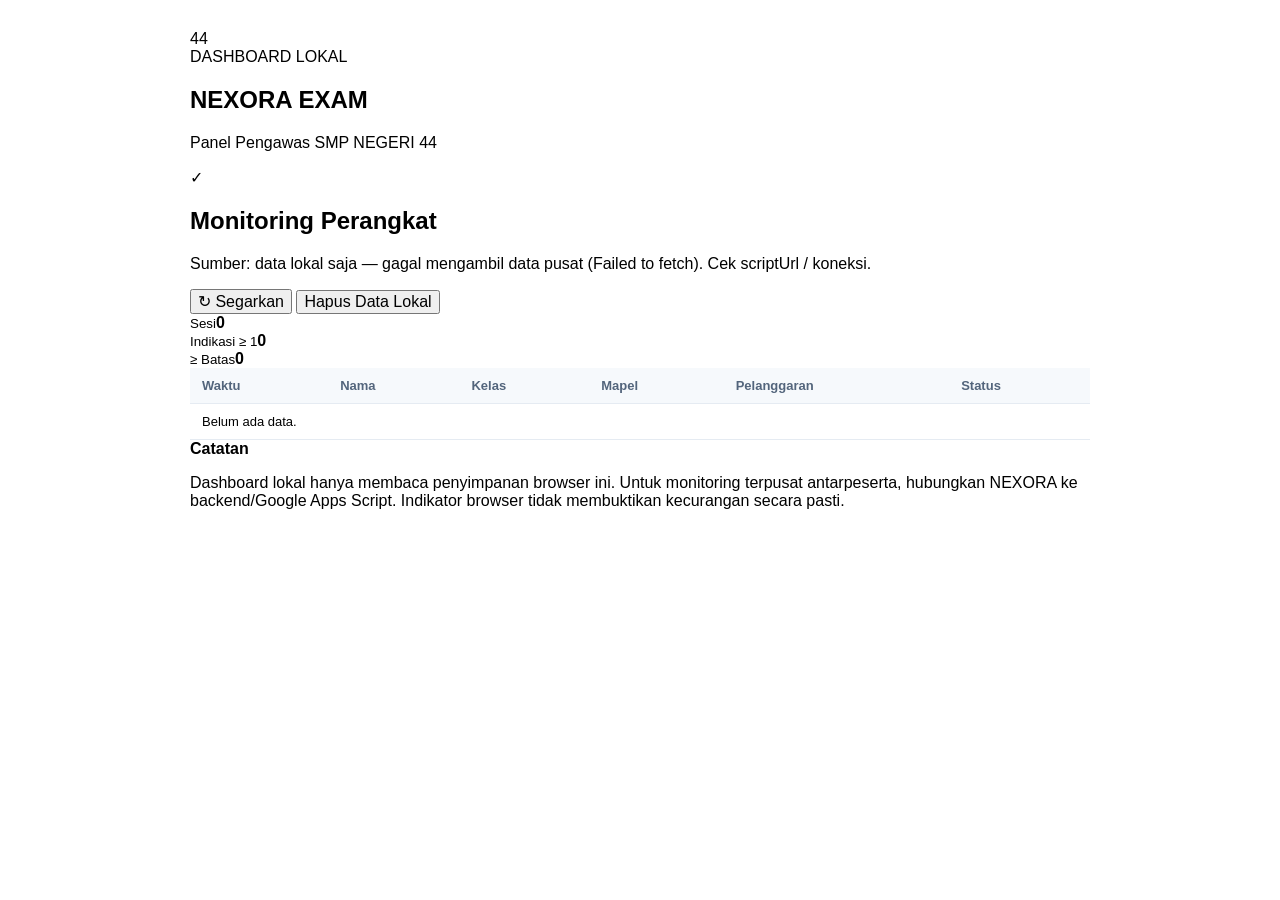
==== commit f81f06ef: "Add files via upload" ====
--- a/pengawas.html
+++ b/pengawas.html
@@ -39,7 +39,7 @@
       <p>Dashboard lokal hanya membaca penyimpanan browser ini. Untuk monitoring terpusat antarpeserta, hubungkan NEXORA ke backend/Google Apps Script. Indikator browser tidak membuktikan kecurangan secara pasti.</p>
     </section>
   </main>
-  <script src="config.js"></script>
-  <script src="pengawas.js"></script>
+  <script src="config.js?v=10"></script>
+  <script src="pengawas.js?v=10"></script>
 </body>
 </html>
--- a/style.css
+++ b/style.css
@@ -1076,6 +1076,8 @@
 }
 
 #loading {
+  display: none;
+
   padding: 50px 20px;
 
   text-align: center;
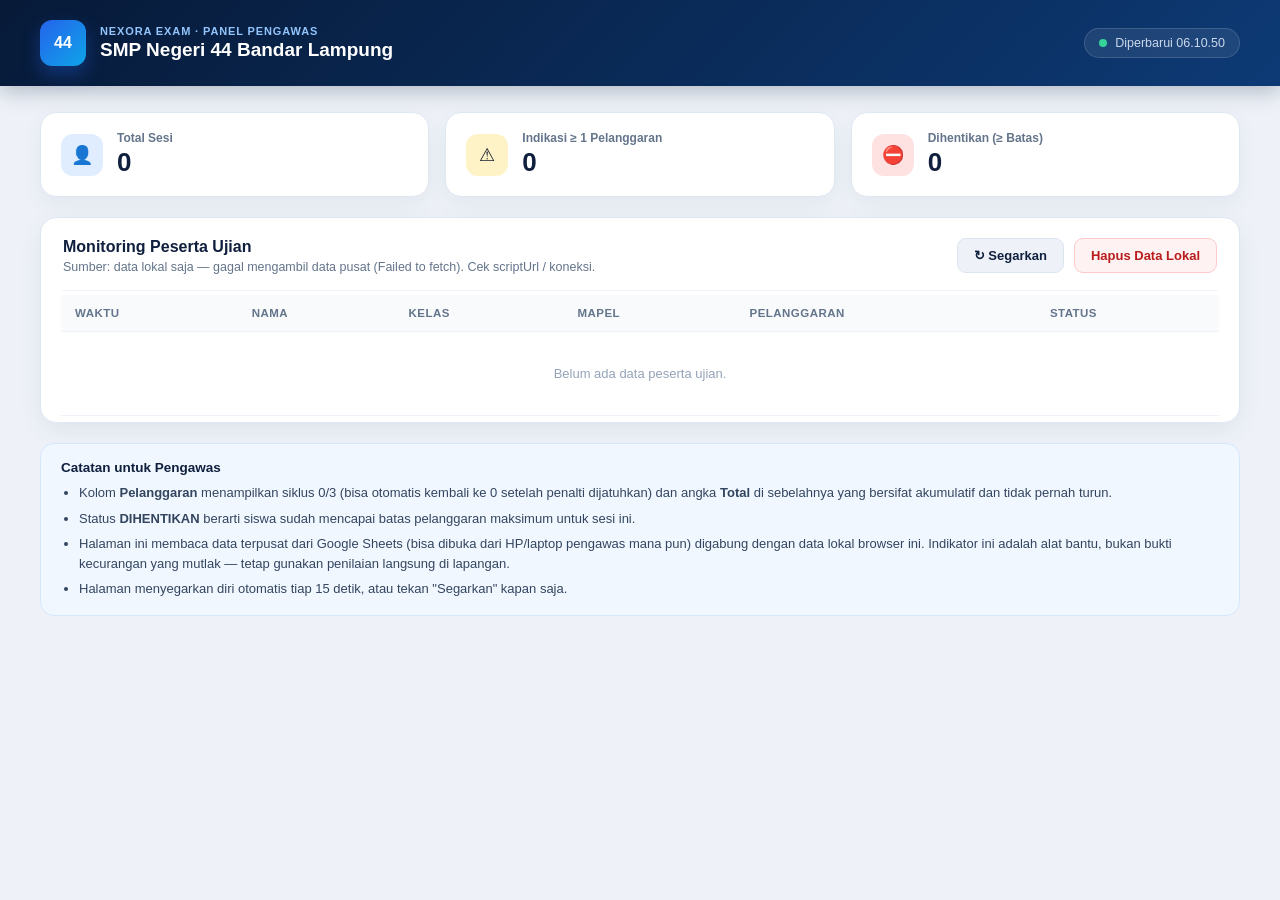
==== commit 3a99aa39: "Add files via upload" ====
--- a/pengawas.html
+++ b/pengawas.html
@@ -3,43 +3,92 @@
 <head>
   <meta charset="utf-8">
   <meta name="viewport" content="width=device-width, initial-scale=1">
-  <title>Pengawas — NEXORA EXAM</title>
-  <link rel="stylesheet" href="style.css">
+  <title>Panel Pengawas — NEXORA EXAM</title>
+  <link rel="stylesheet" href="style.css?v=11">
 </head>
-<body>
-  <main class="shell wide">
-    <section class="brand-card compact">
-      <div class="brand-mark">44</div>
-      <div><div class="eyebrow">DASHBOARD LOKAL</div><h1>NEXORA EXAM</h1><p>Panel Pengawas SMP NEGERI 44</p></div>
+<body class="dashboard">
+  <header class="pg-header">
+    <div class="pg-header-inner">
+      <div class="pg-brand">
+        <div class="pg-brand-mark">44</div>
+        <div>
+          <div class="pg-eyebrow">NEXORA EXAM &middot; PANEL PENGAWAS</div>
+          <h1>SMP Negeri 44 Bandar Lampung</h1>
+        </div>
+      </div>
+      <div class="pg-live" id="liveIndicator">
+        <span class="pg-live-dot"></span>
+        <span id="lastUpdated">Memuat...</span>
+      </div>
+    </div>
+  </header>
+
+  <main class="pg-container">
+
+    <section class="pg-stats">
+      <div class="pg-stat">
+        <span class="pg-stat-icon pg-stat-icon-blue">&#128100;</span>
+        <div>
+          <small>Total Sesi</small>
+          <strong id="total">0</strong>
+        </div>
+      </div>
+      <div class="pg-stat">
+        <span class="pg-stat-icon pg-stat-icon-amber">&#9888;</span>
+        <div>
+          <small>Indikasi &ge; 1 Pelanggaran</small>
+          <strong id="flagged">0</strong>
+        </div>
+      </div>
+      <div class="pg-stat">
+        <span class="pg-stat-icon pg-stat-icon-red">&#9940;</span>
+        <div>
+          <small>Dihentikan (&ge; Batas)</small>
+          <strong id="stopped">0</strong>
+        </div>
+      </div>
     </section>
 
-    <section class="card">
-      <div class="dashboard-head">
-        <div><div class="section-title no-margin"><span>✓</span><div><h2>Monitoring Perangkat</h2><p id="sourceStatus">Memuat sumber data...</p></div></div></div>
-        <div class="dashboard-actions">
-          <button class="secondary" id="refreshBtn">↻ Segarkan</button>
-          <button class="danger" id="clearBtn">Hapus Data Lokal</button>
+    <section class="pg-card">
+      <div class="pg-card-head">
+        <div>
+          <h2>Monitoring Peserta Ujian</h2>
+          <p id="sourceStatus" class="pg-source-status">Memuat sumber data...</p>
+        </div>
+        <div class="pg-actions">
+          <button class="pg-btn pg-btn-secondary" id="refreshBtn">&#8635; Segarkan</button>
+          <button class="pg-btn pg-btn-danger" id="clearBtn">Hapus Data Lokal</button>
         </div>
       </div>
-      <div class="stats">
-        <div><small>Sesi</small><strong id="total">0</strong></div>
-        <div><small>Indikasi ≥ 1</small><strong id="flagged">0</strong></div>
-        <div><small>≥ Batas</small><strong id="stopped">0</strong></div>
-      </div>
-      <div class="table-wrap">
-        <table>
-          <thead><tr><th>Waktu</th><th>Nama</th><th>Kelas</th><th>Mapel</th><th>Pelanggaran</th><th>Status</th></tr></thead>
+      <div class="pg-table-wrap">
+        <table class="pg-table">
+          <thead>
+            <tr>
+              <th>Waktu</th>
+              <th>Nama</th>
+              <th>Kelas</th>
+              <th>Mapel</th>
+              <th>Pelanggaran</th>
+              <th>Status</th>
+            </tr>
+          </thead>
           <tbody id="rows"></tbody>
         </table>
       </div>
     </section>
 
-    <section class="notice">
-      <strong>Catatan</strong>
-      <p>Dashboard lokal hanya membaca penyimpanan browser ini. Untuk monitoring terpusat antarpeserta, hubungkan NEXORA ke backend/Google Apps Script. Indikator browser tidak membuktikan kecurangan secara pasti.</p>
+    <section class="pg-notice">
+      <strong>Catatan untuk Pengawas</strong>
+      <ul>
+        <li>Kolom <b>Pelanggaran</b> menampilkan siklus 0/3 (bisa otomatis kembali ke 0 setelah penalti dijatuhkan) dan angka <b>Total</b> di sebelahnya yang bersifat akumulatif dan tidak pernah turun.</li>
+        <li>Status <b>DIHENTIKAN</b> berarti siswa sudah mencapai batas pelanggaran maksimum untuk sesi ini.</li>
+        <li>Halaman ini membaca data terpusat dari Google Sheets (bisa dibuka dari HP/laptop pengawas mana pun) digabung dengan data lokal browser ini. Indikator ini adalah alat bantu, bukan bukti kecurangan yang mutlak — tetap gunakan penilaian langsung di lapangan.</li>
+        <li>Halaman menyegarkan diri otomatis tiap 15 detik, atau tekan "Segarkan" kapan saja.</li>
+      </ul>
     </section>
   </main>
-  <script src="config.js?v=10"></script>
-  <script src="pengawas.js?v=10"></script>
+
+  <script src="config.js?v=11"></script>
+  <script src="pengawas.js?v=11"></script>
 </body>
 </html>
--- a/style.css
+++ b/style.css
@@ -1341,79 +1341,412 @@
 
 
 /* =========================================================
-   DASHBOARD
+   DASHBOARD PENGAWAS (pengawas.html)
    ========================================================= */
 
 body.dashboard {
   min-height: 100vh;
-
-  background: #f3f6fa;
+  margin: 0;
+
+  background: #eef2f8;
 
   color: #172033;
 }
 
-.dashboard-header {
+/* --- header --- */
+
+.pg-header {
   background:
     linear-gradient(
       135deg,
-      #071a38,
-      #0a2b59
+      #071a38 0%,
+      #0a2b59 55%,
+      #0d3a75 100%
     );
 
   color: #ffffff;
 
-  padding: 18px 22px;
-}
-
-.dashboard-container {
+  padding: 20px 0;
+
+  box-shadow: 0 6px 20px rgba(7, 26, 56, 0.25);
+}
+
+.pg-header-inner {
   width: min(1200px, 94%);
-
   margin: 0 auto;
 
-  padding: 24px 0;
-}
-
-.dashboard-card {
+  display: flex;
+  align-items: center;
+  justify-content: space-between;
+  gap: 16px;
+  flex-wrap: wrap;
+}
+
+.pg-brand {
+  display: flex;
+  align-items: center;
+  gap: 14px;
+}
+
+.pg-brand-mark {
+  width: 46px;
+  height: 46px;
+  flex-shrink: 0;
+
+  display: flex;
+  align-items: center;
+  justify-content: center;
+
+  border-radius: 12px;
+
+  background: linear-gradient(135deg, #2563eb, #0ea5e9);
+
+  font-weight: 800;
+  font-size: 16px;
+  color: #ffffff;
+
+  box-shadow: 0 8px 18px rgba(37, 99, 235, 0.35);
+}
+
+.pg-eyebrow {
+  font-size: 11px;
+  font-weight: 700;
+  letter-spacing: 0.08em;
+
+  color: #93c5fd;
+}
+
+.pg-brand h1 {
+  margin: 2px 0 0;
+
+  font-size: 19px;
+  font-weight: 700;
+  color: #ffffff;
+}
+
+.pg-live {
+  display: flex;
+  align-items: center;
+  gap: 8px;
+
+  padding: 7px 14px;
+  border-radius: 999px;
+
+  background: rgba(255, 255, 255, 0.08);
+  border: 1px solid rgba(255, 255, 255, 0.14);
+
+  font-size: 12.5px;
+  color: #cbd8ec;
+  white-space: nowrap;
+}
+
+.pg-live-dot {
+  width: 8px;
+  height: 8px;
+  border-radius: 50%;
+
+  background: #34d399;
+  box-shadow: 0 0 0 0 rgba(52, 211, 153, 0.6);
+
+  animation: pg-pulse 1.8s infinite;
+}
+
+@keyframes pg-pulse {
+  0% { box-shadow: 0 0 0 0 rgba(52, 211, 153, 0.55); }
+  70% { box-shadow: 0 0 0 7px rgba(52, 211, 153, 0); }
+  100% { box-shadow: 0 0 0 0 rgba(52, 211, 153, 0); }
+}
+
+/* --- container --- */
+
+.pg-container {
+  width: min(1200px, 94%);
+  margin: 0 auto;
+
+  padding: 26px 0 40px;
+}
+
+/* --- stat cards --- */
+
+.pg-stats {
+  display: grid;
+  grid-template-columns: repeat(3, 1fr);
+  gap: 16px;
+
+  margin-bottom: 20px;
+}
+
+.pg-stat {
+  display: flex;
+  align-items: center;
+  gap: 14px;
+
   background: #ffffff;
-
+  border: 1px solid #dfe7f2;
+  border-radius: 16px;
+
+  padding: 18px 20px;
+
+  box-shadow: 0 8px 22px rgba(31, 55, 86, 0.06);
+}
+
+.pg-stat-icon {
+  width: 42px;
+  height: 42px;
+  flex-shrink: 0;
+
+  display: flex;
+  align-items: center;
+  justify-content: center;
+
+  border-radius: 12px;
+  font-size: 18px;
+}
+
+.pg-stat-icon-blue { background: #e0edff; }
+.pg-stat-icon-amber { background: #fef3c7; }
+.pg-stat-icon-red { background: #fee2e2; }
+
+.pg-stat small {
+  display: block;
+
+  font-size: 12px;
+  color: #64748b;
+  font-weight: 600;
+
+  margin-bottom: 2px;
+}
+
+.pg-stat strong {
+  font-size: 26px;
+  font-weight: 800;
+  color: #0f1f3d;
+}
+
+/* --- main card --- */
+
+.pg-card {
+  background: #ffffff;
+  border: 1px solid #dfe7f2;
+  border-radius: 16px;
+
+  padding: 20px 22px 6px;
+
+  box-shadow: 0 8px 25px rgba(31, 55, 86, 0.07);
+
+  margin-bottom: 20px;
+}
+
+.pg-card-head {
+  display: flex;
+  align-items: flex-start;
+  justify-content: space-between;
+  gap: 14px;
+  flex-wrap: wrap;
+
+  padding-bottom: 16px;
+  margin-bottom: 4px;
+
+  border-bottom: 1px solid #eef2f8;
+}
+
+.pg-card-head h2 {
+  margin: 0 0 4px;
+  font-size: 16px;
+  color: #0f1f3d;
+}
+
+.pg-source-status {
+  margin: 0;
+  font-size: 12.5px;
+  color: #64748b;
+}
+
+.pg-actions {
+  display: flex;
+  gap: 10px;
+  flex-wrap: wrap;
+}
+
+.pg-btn {
+  border: 0;
+  cursor: pointer;
+
+  padding: 9px 16px;
+  border-radius: 9px;
+
+  font-size: 13px;
+  font-weight: 700;
+
+  transition: transform 0.12s ease, filter 0.12s ease, box-shadow 0.12s ease;
+}
+
+.pg-btn:hover {
+  transform: translateY(-1px);
+}
+
+.pg-btn-secondary {
+  background: #eef2f8;
+  color: #0f1f3d;
   border: 1px solid #dbe5f0;
-
+}
+
+.pg-btn-secondary:hover {
+  background: #e3e9f4;
+}
+
+.pg-btn-danger {
+  background: #fef2f2;
+  color: #b91c1c;
+  border: 1px solid #fecaca;
+}
+
+.pg-btn-danger:hover {
+  background: #fee2e2;
+}
+
+/* --- table --- */
+
+.pg-table-wrap {
+  overflow-x: auto;
+
+  margin: 0 -2px;
+}
+
+.pg-table {
+  width: 100%;
+  min-width: 640px;
+  border-collapse: collapse;
+}
+
+.pg-table th,
+.pg-table td {
+  padding: 12px 14px;
+
+  border-bottom: 1px solid #eef2f8;
+
+  text-align: left;
+  font-size: 13px;
+  white-space: nowrap;
+}
+
+.pg-table th {
+  position: sticky;
+  top: 0;
+
+  color: #64748b;
+  background: #f8fafc;
+  font-weight: 700;
+  font-size: 11.5px;
+  letter-spacing: 0.04em;
+  text-transform: uppercase;
+}
+
+.pg-table tbody tr:hover {
+  background: #f8fafc;
+}
+
+.pg-table td.pg-empty {
+  text-align: center;
+  color: #94a3b8;
+  padding: 34px 12px;
+  white-space: normal;
+}
+
+/* status pill for the "Pelanggaran" column */
+
+.pg-pill {
+  display: inline-block;
+
+  padding: 3px 10px;
+  border-radius: 999px;
+
+  font-size: 12px;
+  font-weight: 700;
+
+  background: #f1f5f9;
+  color: #475569;
+}
+
+.pg-pill.pg-pill-warn {
+  background: #fef3c7;
+  color: #92400e;
+}
+
+/* status text badges for the "Status" column */
+
+.pg-status {
+  display: inline-flex;
+  align-items: center;
+  gap: 6px;
+
+  font-size: 12.5px;
+  font-weight: 700;
+}
+
+.pg-status::before {
+  content: "";
+  width: 7px;
+  height: 7px;
+  border-radius: 50%;
+}
+
+.pg-status-normal { color: #15803d; }
+.pg-status-normal::before { background: #22c55e; }
+
+.pg-status-review { color: #b45309; }
+.pg-status-review::before { background: #f59e0b; }
+
+.pg-status-stopped { color: #b91c1c; }
+.pg-status-stopped::before { background: #ef4444; }
+
+/* --- notice --- */
+
+.pg-notice {
+  background: #f0f7ff;
+  border: 1px solid #d6e6fb;
   border-radius: 14px;
 
-  padding: 20px;
-
-  box-shadow:
-    0 8px 25px rgba(31, 55, 86, 0.07);
-}
-
-
-/* =========================================================
-   TABLE
-   ========================================================= */
-
-table {
-  width: 100%;
-
-  border-collapse: collapse;
-}
-
-th,
-td {
-  padding: 10px 12px;
-
-  border-bottom: 1px solid #e5ebf2;
-
-  text-align: left;
+  padding: 16px 20px;
 
   font-size: 13px;
-}
-
-th {
-  color: #53657c;
-
-  background: #f6f9fc;
-
-  font-weight: 700;
+  color: #33455f;
+}
+
+.pg-notice strong {
+  display: block;
+  margin-bottom: 8px;
+  color: #0f1f3d;
+  font-size: 13.5px;
+}
+
+.pg-notice ul {
+  margin: 0;
+  padding-left: 18px;
+}
+
+.pg-notice li {
+  margin-bottom: 6px;
+  line-height: 1.5;
+}
+
+.pg-notice li:last-child {
+  margin-bottom: 0;
+}
+
+@media (max-width: 720px) {
+  .pg-stats {
+    grid-template-columns: 1fr;
+  }
+
+  .pg-header-inner {
+    flex-direction: column;
+    align-items: flex-start;
+  }
+
+  .pg-card {
+    padding: 16px 16px 4px;
+  }
 }
 
 
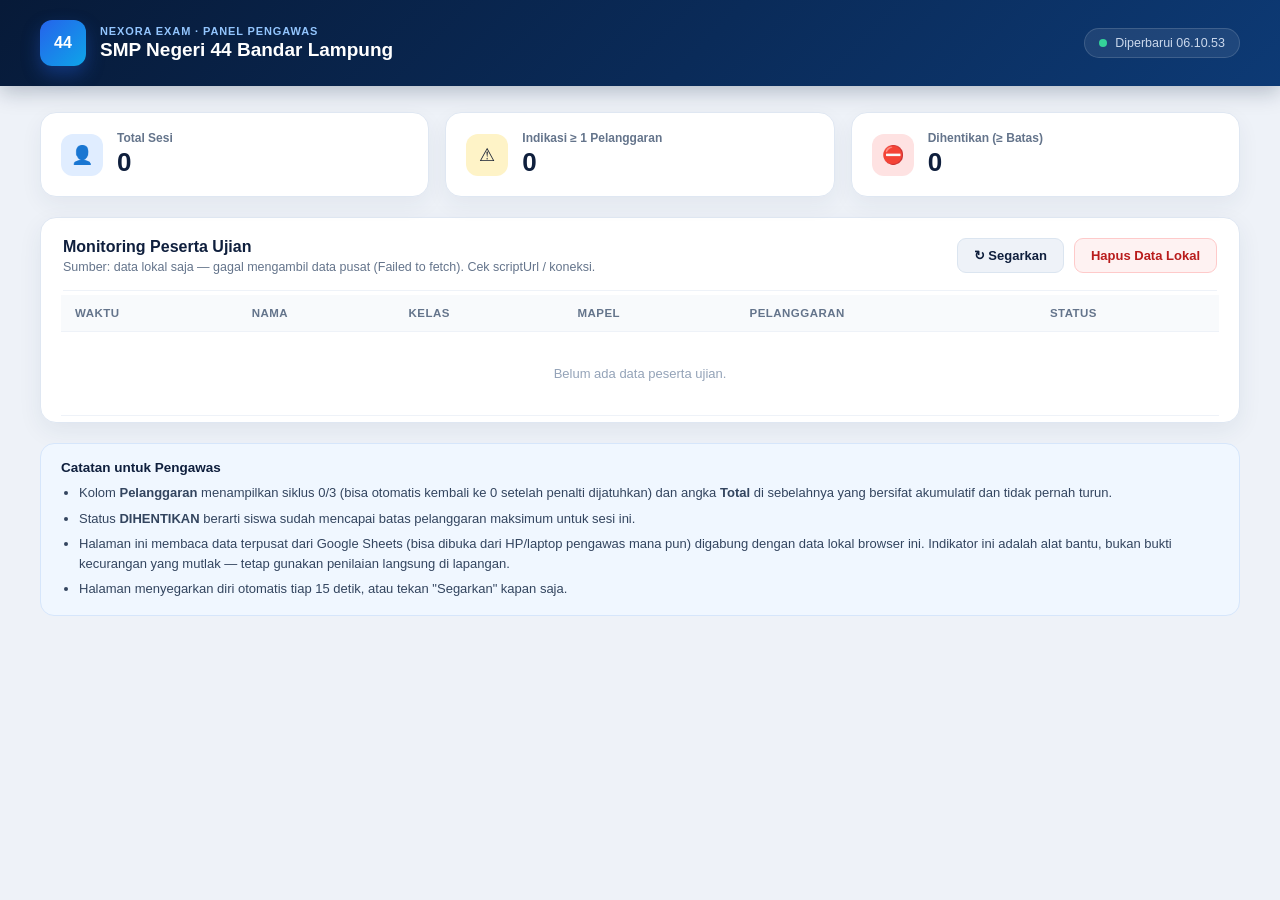
==== commit 4883eba2: "Add files via upload" ====
--- a/pengawas.html
+++ b/pengawas.html
@@ -88,7 +88,7 @@
     </section>
   </main>
 
-  <script src="config.js?v=11"></script>
-  <script src="pengawas.js?v=11"></script>
+  <script src="config.js?v=13"></script>
+  <script src="pengawas.js?v=12"></script>
 </body>
 </html>
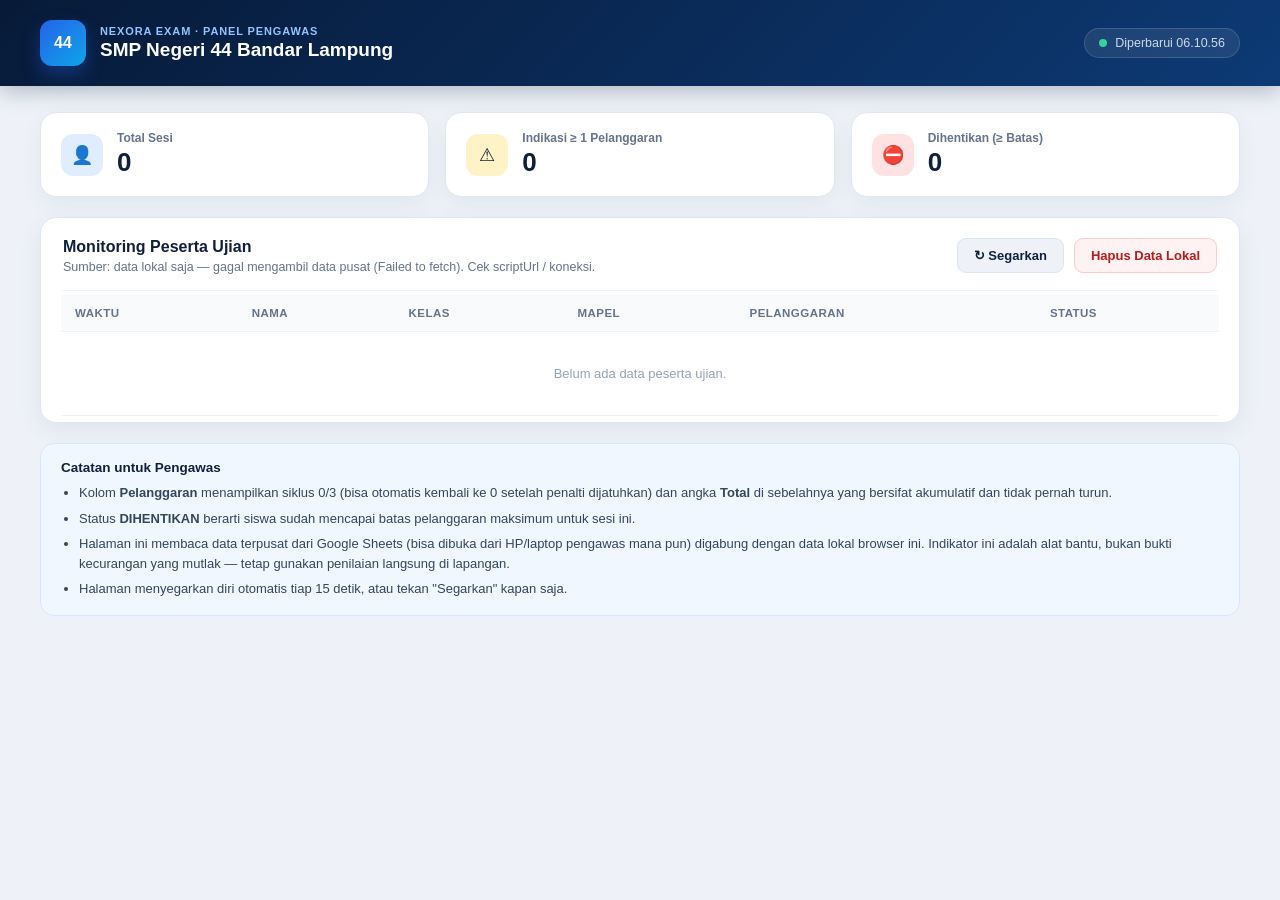
==== commit 10725a9c: "Add files via upload" ====
--- a/pengawas.html
+++ b/pengawas.html
@@ -89,6 +89,6 @@
   </main>
 
   <script src="config.js?v=13"></script>
-  <script src="pengawas.js?v=12"></script>
+  <script src="pengawas.js?v=14"></script>
 </body>
 </html>
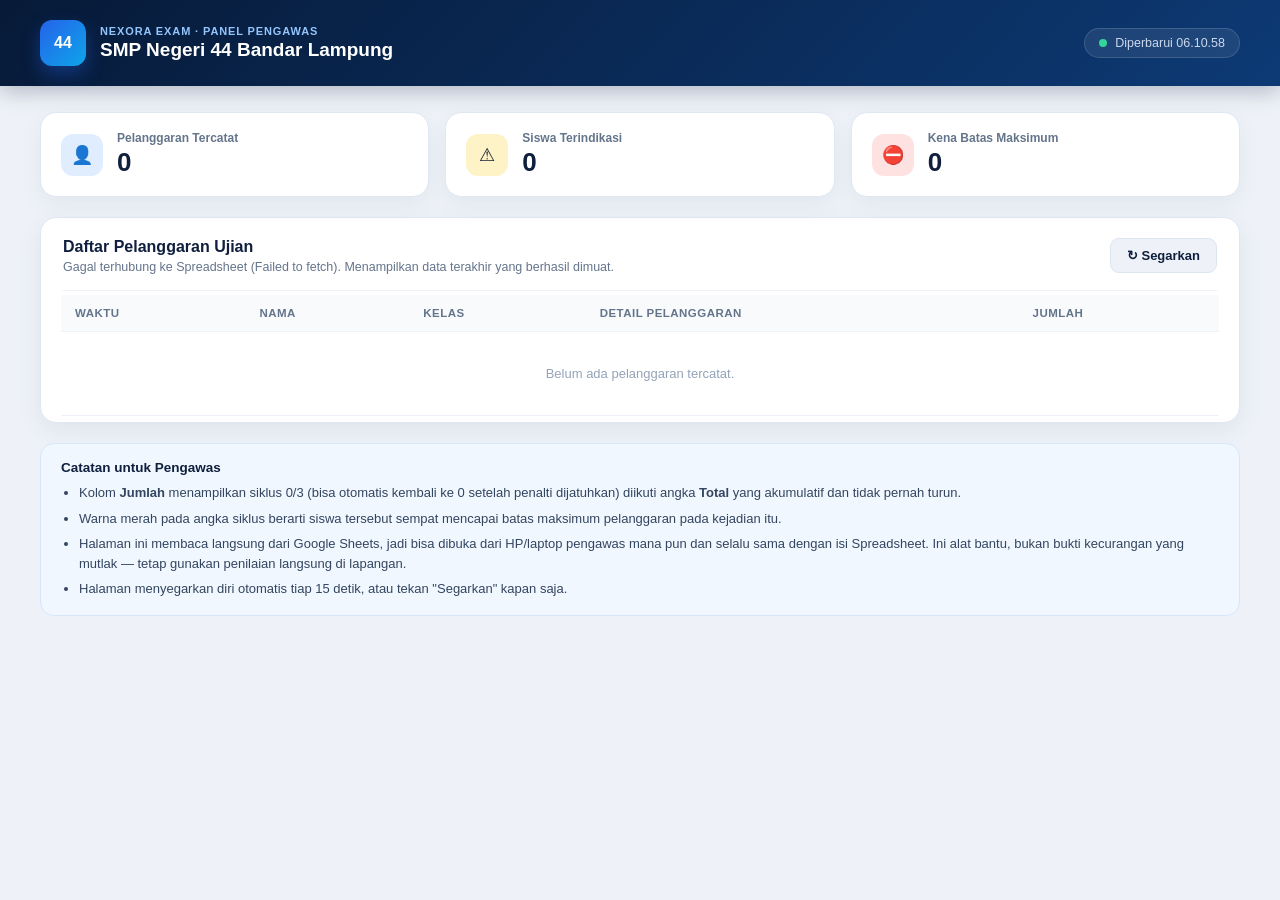
==== commit 7a2e2864: "Add files via upload" ====
--- a/pengawas.html
+++ b/pengawas.html
@@ -4,7 +4,7 @@
   <meta charset="utf-8">
   <meta name="viewport" content="width=device-width, initial-scale=1">
   <title>Panel Pengawas — NEXORA EXAM</title>
-  <link rel="stylesheet" href="style.css?v=11">
+  <link rel="stylesheet" href="style.css?v=15">
 </head>
 <body class="dashboard">
   <header class="pg-header">
@@ -29,21 +29,21 @@
       <div class="pg-stat">
         <span class="pg-stat-icon pg-stat-icon-blue">&#128100;</span>
         <div>
-          <small>Total Sesi</small>
+          <small>Pelanggaran Tercatat</small>
           <strong id="total">0</strong>
         </div>
       </div>
       <div class="pg-stat">
         <span class="pg-stat-icon pg-stat-icon-amber">&#9888;</span>
         <div>
-          <small>Indikasi &ge; 1 Pelanggaran</small>
+          <small>Siswa Terindikasi</small>
           <strong id="flagged">0</strong>
         </div>
       </div>
       <div class="pg-stat">
         <span class="pg-stat-icon pg-stat-icon-red">&#9940;</span>
         <div>
-          <small>Dihentikan (&ge; Batas)</small>
+          <small>Kena Batas Maksimum</small>
           <strong id="stopped">0</strong>
         </div>
       </div>
@@ -52,12 +52,11 @@
     <section class="pg-card">
       <div class="pg-card-head">
         <div>
-          <h2>Monitoring Peserta Ujian</h2>
-          <p id="sourceStatus" class="pg-source-status">Memuat sumber data...</p>
+          <h2>Daftar Pelanggaran Ujian</h2>
+          <p id="sourceStatus" class="pg-source-status">Memuat data dari Spreadsheet...</p>
         </div>
         <div class="pg-actions">
           <button class="pg-btn pg-btn-secondary" id="refreshBtn">&#8635; Segarkan</button>
-          <button class="pg-btn pg-btn-danger" id="clearBtn">Hapus Data Lokal</button>
         </div>
       </div>
       <div class="pg-table-wrap">
@@ -67,9 +66,8 @@
               <th>Waktu</th>
               <th>Nama</th>
               <th>Kelas</th>
-              <th>Mapel</th>
-              <th>Pelanggaran</th>
-              <th>Status</th>
+              <th>Detail Pelanggaran</th>
+              <th>Jumlah</th>
             </tr>
           </thead>
           <tbody id="rows"></tbody>
@@ -80,15 +78,15 @@
     <section class="pg-notice">
       <strong>Catatan untuk Pengawas</strong>
       <ul>
-        <li>Kolom <b>Pelanggaran</b> menampilkan siklus 0/3 (bisa otomatis kembali ke 0 setelah penalti dijatuhkan) dan angka <b>Total</b> di sebelahnya yang bersifat akumulatif dan tidak pernah turun.</li>
-        <li>Status <b>DIHENTIKAN</b> berarti siswa sudah mencapai batas pelanggaran maksimum untuk sesi ini.</li>
-        <li>Halaman ini membaca data terpusat dari Google Sheets (bisa dibuka dari HP/laptop pengawas mana pun) digabung dengan data lokal browser ini. Indikator ini adalah alat bantu, bukan bukti kecurangan yang mutlak — tetap gunakan penilaian langsung di lapangan.</li>
+        <li>Kolom <b>Jumlah</b> menampilkan siklus 0/3 (bisa otomatis kembali ke 0 setelah penalti dijatuhkan) diikuti angka <b>Total</b> yang akumulatif dan tidak pernah turun.</li>
+        <li>Warna merah pada angka siklus berarti siswa tersebut sempat mencapai batas maksimum pelanggaran pada kejadian itu.</li>
+        <li>Halaman ini membaca langsung dari Google Sheets, jadi bisa dibuka dari HP/laptop pengawas mana pun dan selalu sama dengan isi Spreadsheet. Ini alat bantu, bukan bukti kecurangan yang mutlak — tetap gunakan penilaian langsung di lapangan.</li>
         <li>Halaman menyegarkan diri otomatis tiap 15 detik, atau tekan "Segarkan" kapan saja.</li>
       </ul>
     </section>
   </main>
 
   <script src="config.js?v=13"></script>
-  <script src="pengawas.js?v=14"></script>
+  <script src="pengawas.js?v=15"></script>
 </body>
 </html>
--- a/style.css
+++ b/style.css
@@ -1673,6 +1673,11 @@
   color: #92400e;
 }
 
+.pg-pill.pg-pill-stop {
+  background: #fee2e2;
+  color: #b91c1c;
+}
+
 /* status text badges for the "Status" column */
 
 .pg-status {
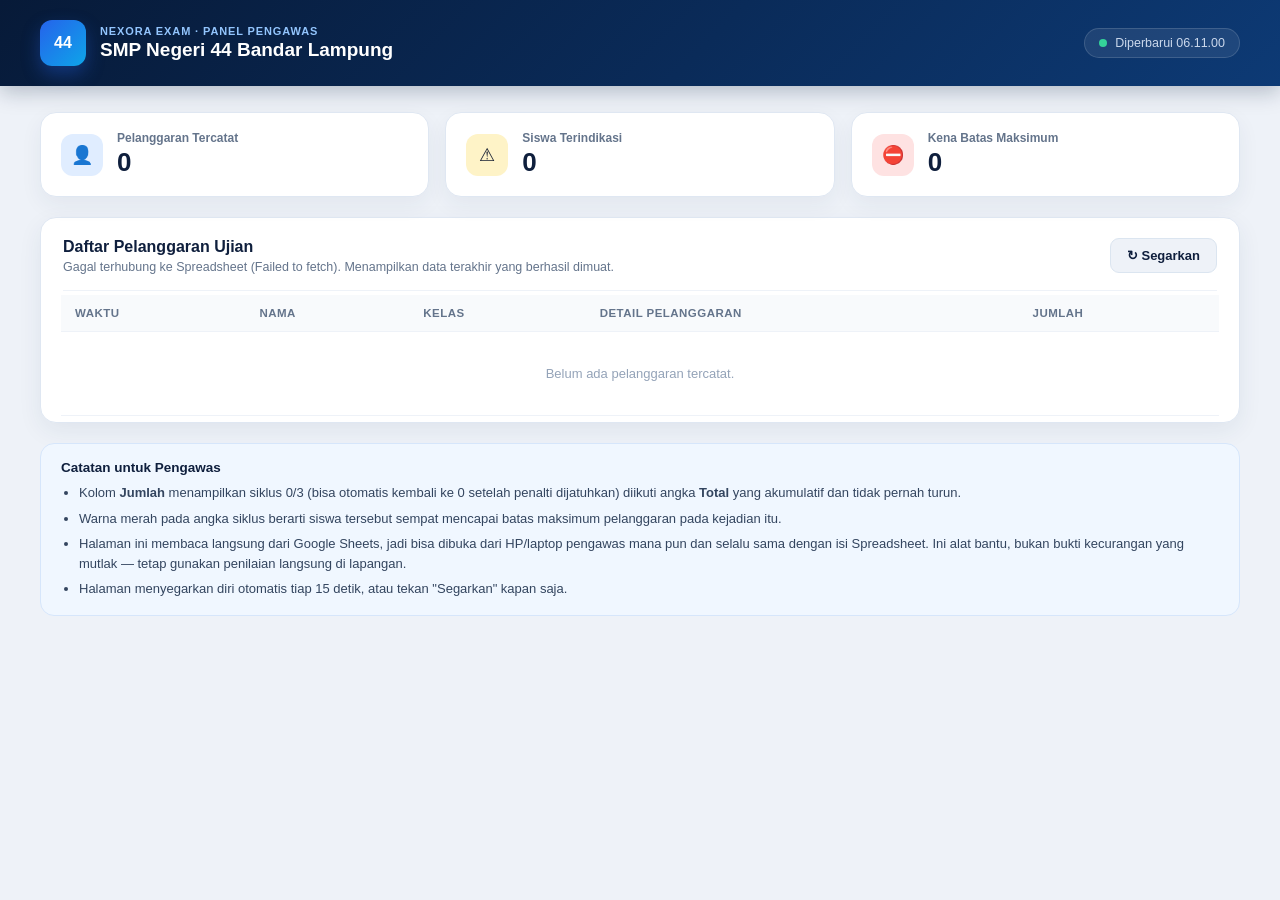
==== commit f616bd57: "Add files via upload" ====
--- a/pengawas.html
+++ b/pengawas.html
@@ -4,7 +4,7 @@
   <meta charset="utf-8">
   <meta name="viewport" content="width=device-width, initial-scale=1">
   <title>Panel Pengawas — NEXORA EXAM</title>
-  <link rel="stylesheet" href="style.css?v=15">
+  <link rel="stylesheet" href="style.css?v=16">
 </head>
 <body class="dashboard">
   <header class="pg-header">
--- a/style.css
+++ b/style.css
@@ -989,6 +989,36 @@
   cursor: pointer;
 }
 
+/* Tombol "Selesai / Kumpulkan Ujian" -- solusi bug: sebelumnya TIDAK ADA
+   cara bagi siswa untuk mengakhiri sesi secara manual setelah mereka
+   menekan Submit pada Google Form. Akibatnya timer & mode aman tetap
+   berjalan, dan begitu siswa keluar (tutup tab / keluar fullscreen),
+   sistem mencatatnya sebagai pelanggaran walau ujian sebenarnya sudah
+   selesai dikerjakan. Tombol ini memanggil finishExam() secara eksplisit
+   (lihat exam.js), men-disarm keamanan & menghentikan timer SEBELUM
+   siswa meninggalkan halaman. */
+.finish-btn {
+  min-height: 40px;
+
+  padding: 0 12px;
+
+  border: 1px solid rgba(134, 239, 172, 0.35);
+  border-radius: 9px;
+
+  background: rgba(22, 163, 74, 0.85);
+
+  color: #ffffff;
+  font-weight: 700;
+  font-size: 12px;
+  white-space: nowrap;
+
+  cursor: pointer;
+}
+
+.finish-btn:hover {
+  background: rgba(21, 128, 61, 0.95);
+}
+
 
 /* =========================================================
    EXAM INFO
@@ -1959,7 +1989,8 @@
   .exam-clock,
   .exam-timer,
   .exam-security,
-  .fullscreen-btn {
+  .fullscreen-btn,
+  .finish-btn {
     width: 100%;
     min-height: 36px;
     padding: 4px 8px;
@@ -1984,7 +2015,8 @@
     margin-top: 0;
   }
 
-  .fullscreen-btn {
+  .fullscreen-btn,
+  .finish-btn {
     grid-column: 1 / -1;
   }
 
